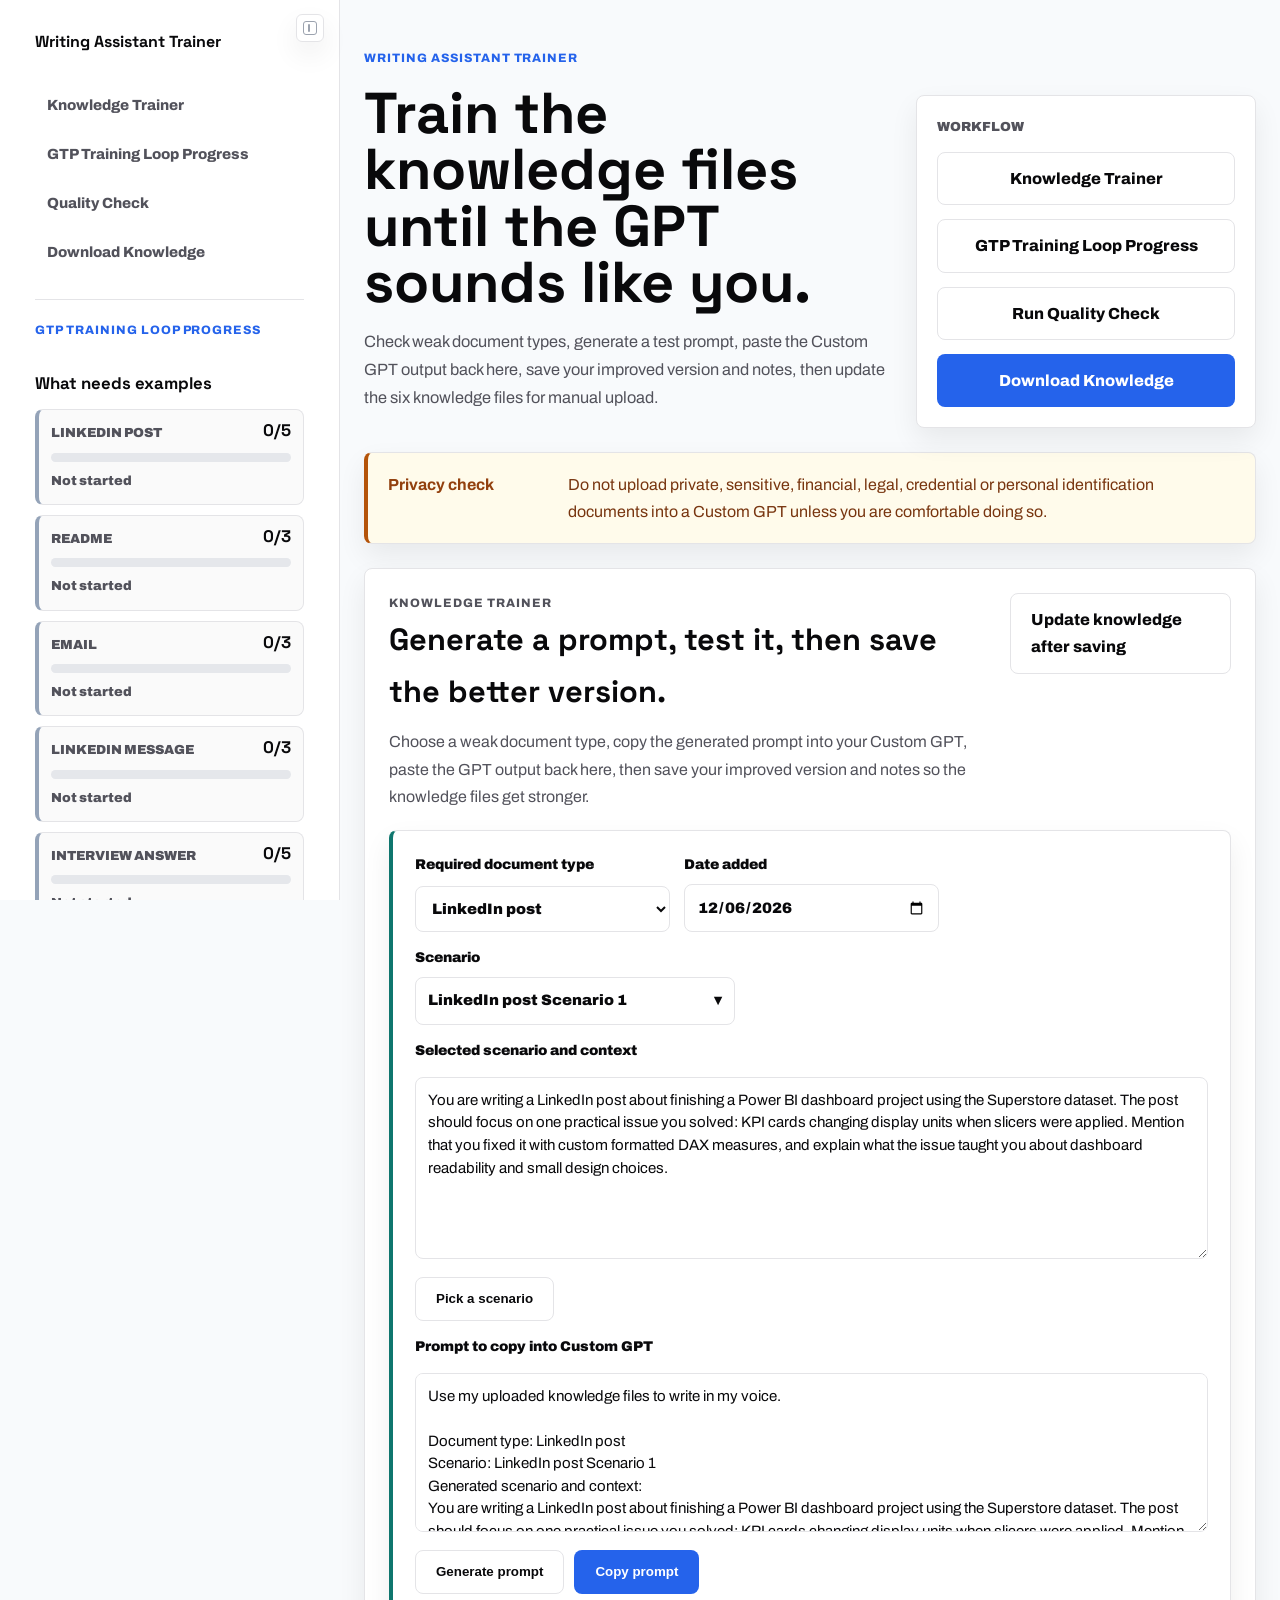
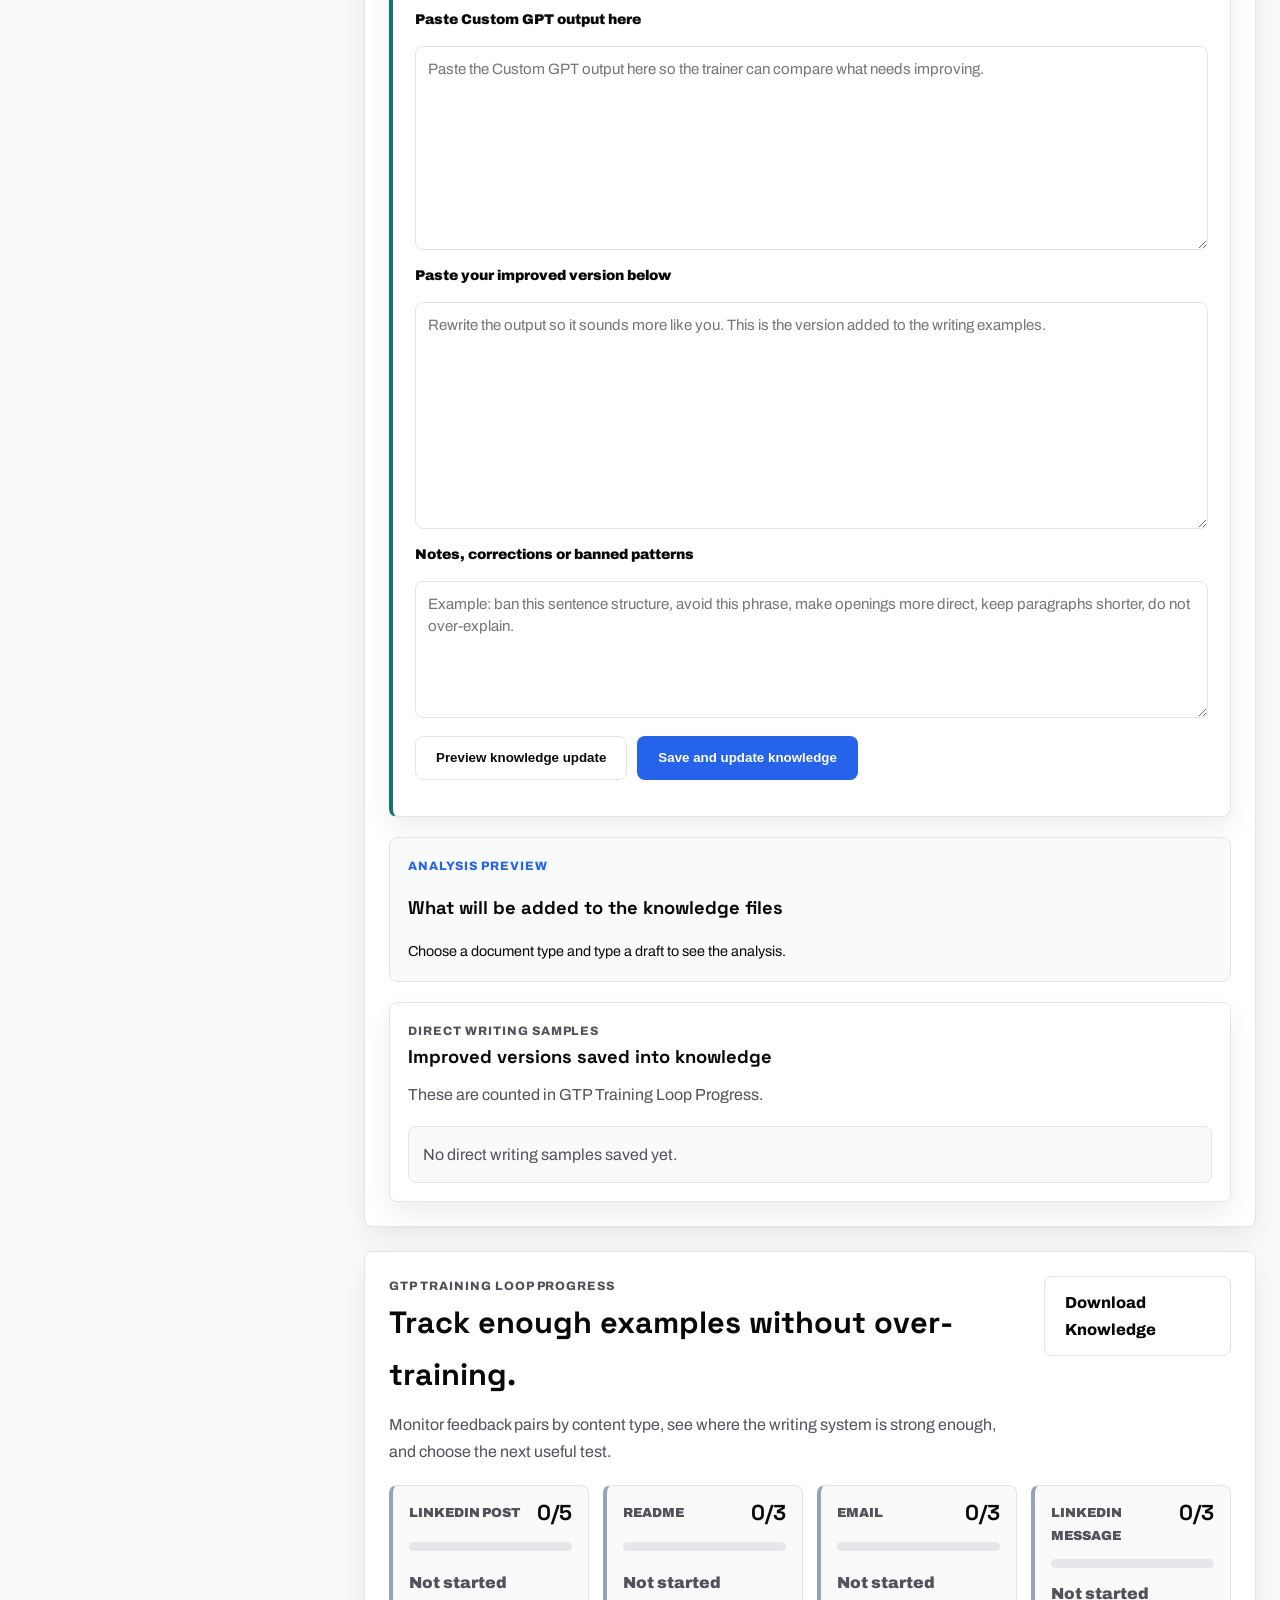
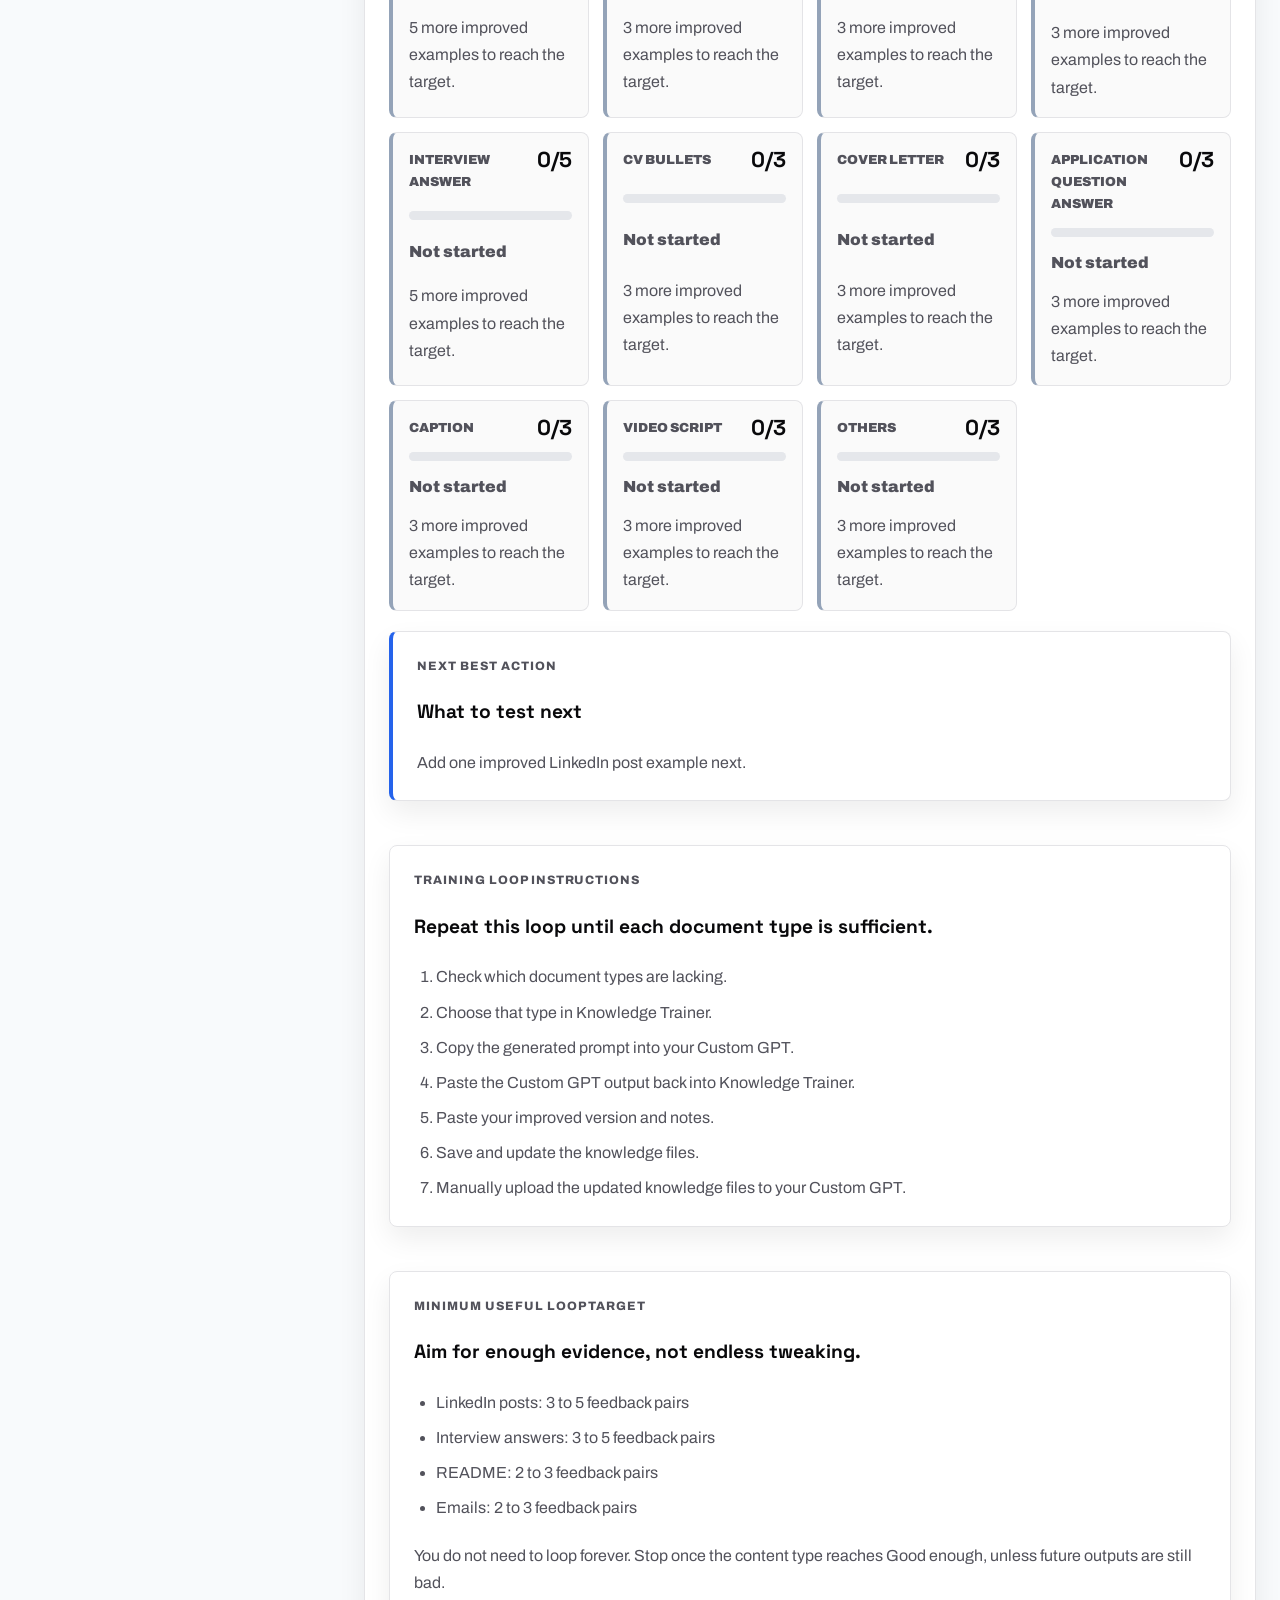
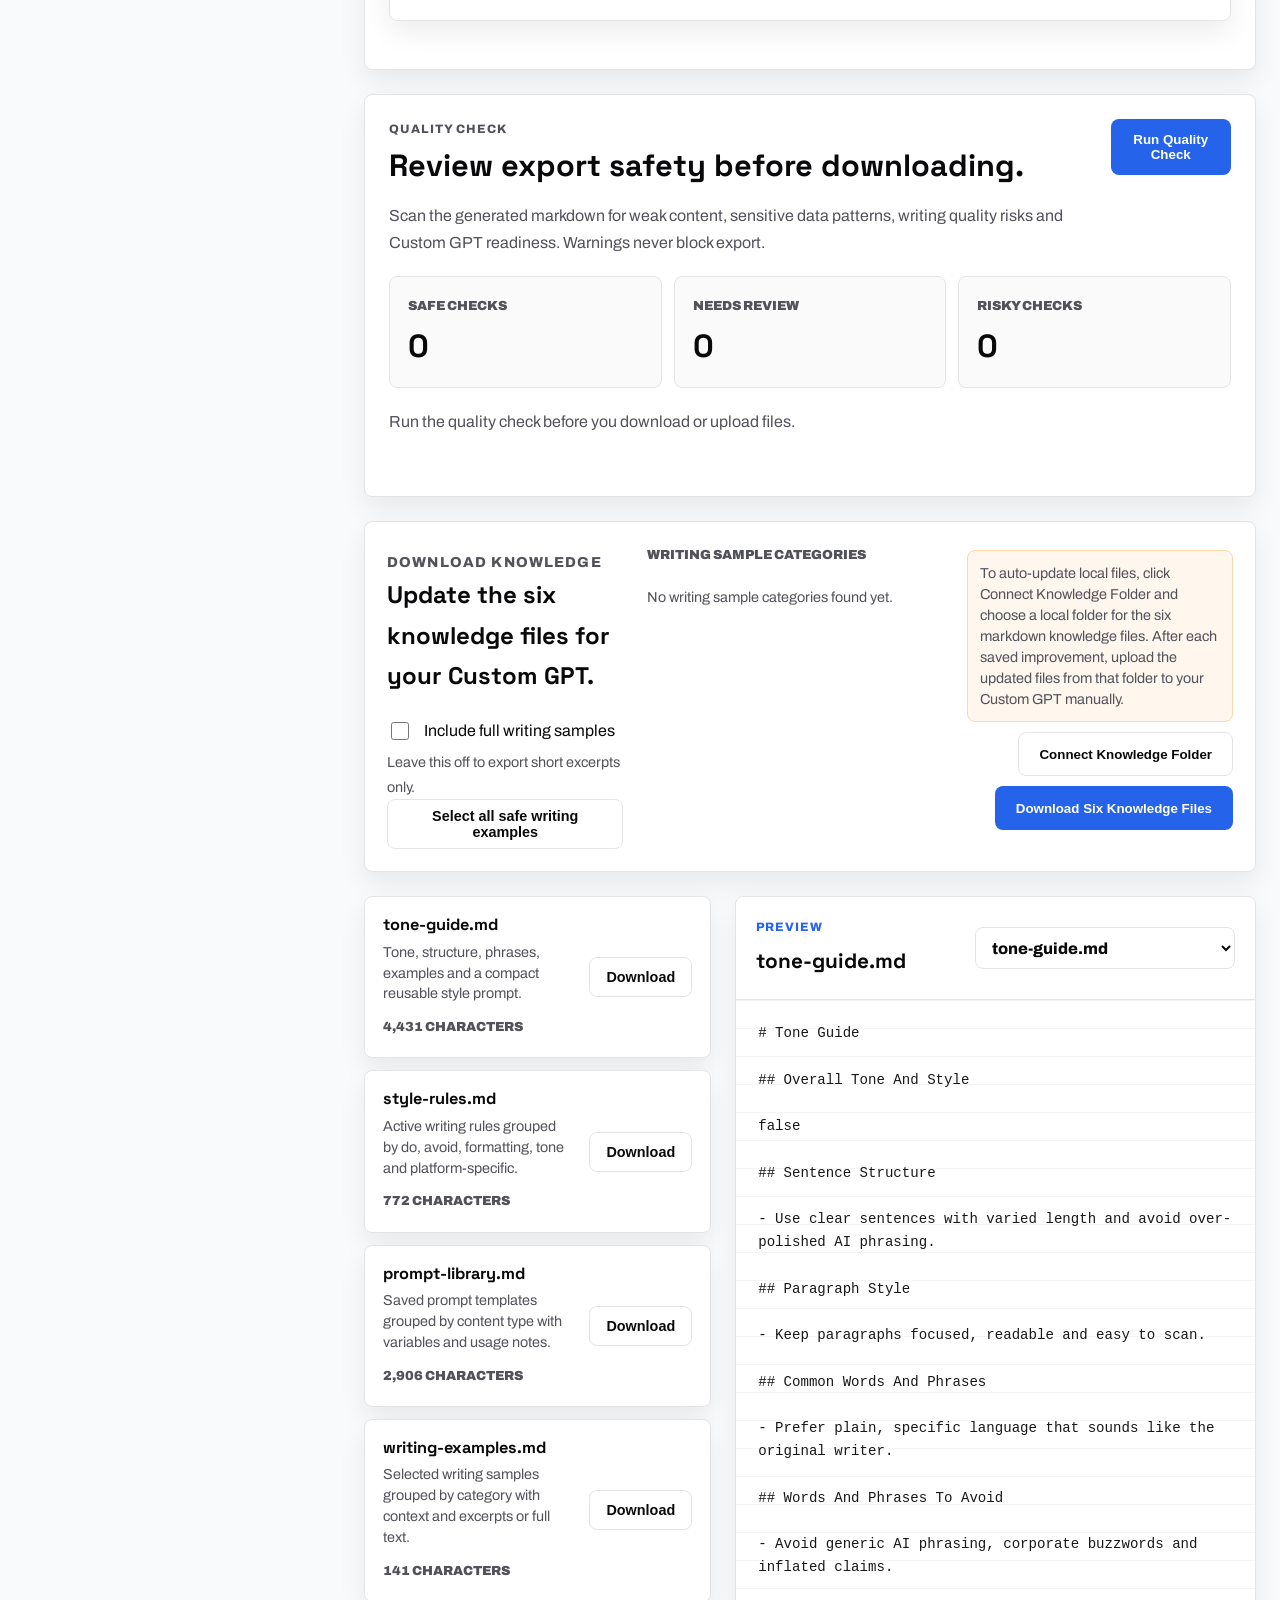
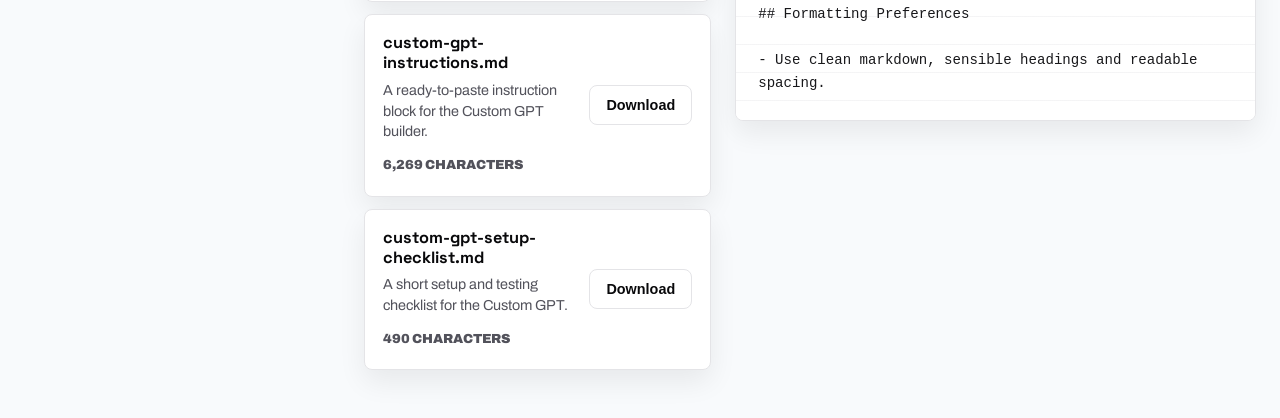
==== custom-gpt-export.html @ e71da68e "Prepare Writing Assistant Trainer for GitHub Pages" ====
<!DOCTYPE html>
<html lang="en-GB">
  <head>
    <meta charset="UTF-8" />
    <meta name="viewport" content="width=device-width, initial-scale=1.0" />
    <meta
      name="description"
      content="Export a saved writing system into markdown files for uploading into a Custom GPT."
    />
    <title>Writing Assistant Trainer</title>
    <link rel="preconnect" href="https://fonts.googleapis.com" />
    <link rel="preconnect" href="https://fonts.gstatic.com" crossorigin />
    <link
      href="https://fonts.googleapis.com/css2?family=Archivo:wght@300;400;500;600;700;800&family=Space+Grotesk:wght@400;500;600;700&display=swap"
      rel="stylesheet"
    />
    <link rel="stylesheet" href="style.css" />
  </head>
  <body>
    <div class="app-shell" id="custom-gpt-export">
      <button class="sidebar-toggle-button" id="sidebar-toggle" type="button" aria-expanded="true" aria-controls="app-sidebar" aria-label="Hide progress sidebar" title="Hide progress sidebar">
        <span class="sidebar-toggle-icon" aria-hidden="true"></span>
        <span class="sr-only">Toggle progress sidebar</span>
      </button>
      <aside class="app-sidebar" id="app-sidebar" aria-label="Writing system navigation">
        <div class="app-sidebar-scroll">
        <a class="logo" href="custom-gpt-export.html" aria-label="Writing Assistant Trainer home">Writing Assistant Trainer</a>
          <nav>
            <a href="#required-document-trainer">Knowledge Trainer</a>
            <a href="#gpt-training-loop">GTP Training Loop Progress</a>
            <a href="#quality-check">Quality Check</a>
            <a href="#download-knowledge">Download Knowledge</a>
          </nav>
          <section class="sidebar-training-progress" aria-labelledby="sidebar-training-title">
            <p class="eyebrow">GTP Training Loop Progress</p>
            <h2 id="sidebar-training-title">What needs examples</h2>
            <div class="training-progress-grid sidebar" id="document-training-progress-grid" aria-label="Document trainer progress"></div>
            <p class="tracker-next-action" id="document-next-best-action">Save a document to update training guidance.</p>
          </section>
        </div>
      </aside>

      <main class="export-main">
        <section class="export-hero" aria-labelledby="export-title">
          <div>
            <p class="eyebrow">Writing Assistant Trainer</p>
            <h1 id="export-title">Train the knowledge files until the GPT sounds like you.</h1>
            <p>
              Check weak document types, generate a test prompt, paste the Custom GPT output back here, save your
              improved version and notes, then update the six knowledge files for manual upload.
            </p>
          </div>
          <div class="quick-actions" aria-label="Dashboard quick actions">
            <span>Workflow</span>
            <a class="button secondary" href="#required-document-trainer">Knowledge Trainer</a>
            <a class="button secondary" href="#gpt-training-loop">GTP Training Loop Progress</a>
            <a class="button secondary" href="#quality-check">Run Quality Check</a>
            <a class="button primary" href="#download-knowledge">Download Knowledge</a>
          </div>
        </section>

        <section class="privacy-warning" role="note" aria-label="Privacy warning">
          <strong>Privacy check</strong>
          <p>
            Do not upload private, sensitive, financial, legal, credential or personal identification documents into
            a Custom GPT unless you are comfortable doing so.
          </p>
        </section>

        <section class="document-trainer-panel" id="required-document-trainer" aria-labelledby="document-trainer-title">
          <div class="feedback-heading">
            <div>
              <p class="eyebrow">Knowledge Trainer</p>
              <h2 id="document-trainer-title">Generate a prompt, test it, then save the better version.</h2>
              <p>
                Choose a weak document type, copy the generated prompt into your Custom GPT, paste the GPT output
                back here, then save your improved version and notes so the knowledge files get stronger.
              </p>
            </div>
            <a class="button secondary" href="#download-knowledge">Update knowledge after saving</a>
          </div>

          <form class="feedback-form document-trainer-form" id="document-trainer-form">
            <div class="form-grid">
              <label for="document-type">
                <span>Required document type</span>
                <select id="document-type" name="documentType">
                  <option value="LinkedIn post">LinkedIn post</option>
                  <option value="README">README</option>
                  <option value="Email">Email</option>
                  <option value="LinkedIn message">LinkedIn message</option>
                  <option value="Interview answer">Interview answer</option>
                  <option value="CV bullets">CV bullets</option>
                  <option value="Cover letter">Cover letter</option>
                  <option value="Application question answer">Application question answer</option>
                  <option value="Caption">Caption</option>
                  <option value="Video script">Video script</option>
                  <option value="Others">Others</option>
                </select>
              </label>
              <label for="document-date">
                <span>Date added</span>
                <input id="document-date" name="dateAdded" type="date" />
              </label>
            </div>

            <label class="scenario-picker-label" for="document-scenario-choice-button">
              <span>Scenario</span>
              <select class="scenario-native-select" id="document-scenario-choice" name="scenarioChoice" tabindex="-1" aria-hidden="true"></select>
              <div class="scenario-picker">
                <button class="scenario-choice-button" id="document-scenario-choice-button" type="button" aria-expanded="false" aria-controls="document-scenario-menu">
                  <span id="document-scenario-choice-label">Scenario 1</span>
                  <span aria-hidden="true">▾</span>
                </button>
                <div class="scenario-choice-menu" id="document-scenario-menu" role="listbox" hidden></div>
              </div>
            </label>

            <label for="document-scenario">Selected scenario and context</label>
            <textarea id="document-scenario" name="scenario" rows="7"></textarea>
            <div class="feedback-actions">
              <button class="button secondary" id="generate-document-scenario" type="button">Pick a scenario</button>
            </div>

            <label for="document-brief">Prompt to copy into Custom GPT</label>
            <textarea id="document-brief" name="brief" rows="6" readonly></textarea>
            <div class="feedback-actions">
              <button class="button secondary" id="generate-document-prompt" type="button">Generate prompt</button>
              <button class="button primary" id="copy-document-prompt" type="button">Copy prompt</button>
            </div>

            <label for="document-draft">Paste Custom GPT output here</label>
            <textarea id="document-draft" name="draft" rows="8" placeholder="Paste the Custom GPT output here so the trainer can compare what needs improving."></textarea>

            <label for="document-improved">Paste your improved version below</label>
            <textarea id="document-improved" name="improved" rows="9" placeholder="Rewrite the output so it sounds more like you. This is the version added to the writing examples."></textarea>

            <label for="document-context">Notes, corrections or banned patterns</label>
            <textarea id="document-context" name="context" rows="5" placeholder="Example: ban this sentence structure, avoid this phrase, make openings more direct, keep paragraphs shorter, do not over-explain."></textarea>

            <div class="feedback-actions">
              <button class="button secondary" id="analyse-document" type="button">Preview knowledge update</button>
              <button class="button primary" type="submit">Save and update knowledge</button>
            </div>
            <span id="document-trainer-status" role="status" aria-live="polite"></span>
          </form>
          <article class="document-analysis-panel" aria-labelledby="document-analysis-title">
            <div>
              <p class="eyebrow">Analysis Preview</p>
              <h3 id="document-analysis-title">What will be added to the knowledge files</h3>
            </div>
            <pre id="document-analysis-preview">Choose a document type and type a draft to see the analysis.</pre>
          </article>

          <section class="writing-samples-panel" aria-labelledby="document-samples-title">
            <div>
              <p class="eyebrow">Direct Writing Samples</p>
              <h3 id="document-samples-title">Improved versions saved into knowledge</h3>
              <p>These are counted in GTP Training Loop Progress.</p>
            </div>
            <ul class="saved-sample-list" id="document-sample-list"></ul>
          </section>
        </section>

        <section class="job-rules-panel retired-section" id="job-application-rules" aria-labelledby="job-rules-title">
          <div class="feedback-heading">
            <div>
              <p class="eyebrow">Job Application Rules</p>
              <h2 id="job-rules-title">Main rulebook for CVs, cover letters and applications.</h2>
              <p>
                These rules come before VoiceClone. VoiceClone can improve tone and clarity, but it must not override
                CV structure, cover letter formatting, ATS needs, file naming or factual accuracy.
              </p>
            </div>
            <a class="button secondary" href="#job-application-prompt-builder">Build a prompt</a>
          </div>

          <article class="rule-priority-note" aria-label="Rule priority">
            <strong>Job application rules override VoiceClone tone rules whenever there is a conflict.</strong>
            <ul>
              <li>If VoiceClone suggests a longer answer but CV rules require one page, keep the CV one page.</li>
              <li>If VoiceClone suggests a natural paragraph but CV rules require bullet points, follow the CV rule.</li>
              <li>If VoiceClone suggests extra detail but the documents do not support it, do not add it.</li>
              <li>If VoiceClone suggests a softer tone but job rules require ATS keywords, keep truthful ATS keywords.</li>
            </ul>
          </article>

          <div class="job-rulebook-grid" id="job-rulebook-grid"></div>

          <section class="job-prompt-builder" id="job-application-prompt-builder" aria-labelledby="job-builder-title">
            <div>
              <p class="eyebrow">Use with my Custom GPT</p>
              <h3 id="job-builder-title">Build a job application prompt.</h3>
            </div>
            <form class="feedback-form compact-form" id="job-prompt-form">
              <div class="form-grid">
                <label for="job-output-type">
                  <span>Output type</span>
                  <select id="job-output-type" name="outputType">
                    <option>Tailored CV</option>
                    <option>Full cover letter</option>
                    <option>Short cover letter</option>
                    <option>What makes you suitable answer</option>
                    <option>Application question answer</option>
                    <option>Recruiter email</option>
                    <option>LinkedIn message</option>
                    <option>Interview answer</option>
                    <option>Video CV script</option>
                  </select>
                </label>
                <label class="toggle-row" for="job-tone-layer">
                  <input id="job-tone-layer" name="useToneLayer" type="checkbox" checked />
                  <span>Use VoiceClone tone layer</span>
                </label>
              </div>
              <label for="job-description-input">Job description</label>
              <textarea id="job-description-input" name="jobDescription" rows="7" placeholder="Paste the job description here"></textarea>
              <label for="job-notes-input">Relevant experience or CV notes</label>
              <textarea id="job-notes-input" name="cvNotes" rows="5" placeholder="Paste relevant CV evidence, projects, constraints or notes"></textarea>
              <div class="feedback-actions">
                <button class="button primary" id="generate-job-prompt" type="button">Generate job application prompt</button>
                <button class="button secondary" id="copy-job-prompt" type="button">Copy job application prompt</button>
              </div>
              <article class="rule-conflict-check">
                <h4>Rule Conflict Check</h4>
                <ul>
                  <li>Job application rules override tone preferences.</li>
                  <li>Factual accuracy overrides style.</li>
                  <li>CV structure overrides natural-flow preferences.</li>
                  <li>File naming rules are mandatory.</li>
                  <li>Cover letter formatting rules are mandatory.</li>
                </ul>
              </article>
              <label for="job-prompt-preview">Generated prompt preview</label>
              <textarea id="job-prompt-preview" rows="16" readonly></textarea>
            </form>
          </section>
        </section>

        <section class="feedback-loop-panel retired-section" id="feedback-loop" aria-labelledby="feedback-loop-title">
          <div class="feedback-heading">
            <div>
              <p class="eyebrow">Feedback Loop</p>
              <h2 id="feedback-loop-title">Save GPT test results and turn better outputs into examples.</h2>
              <p>
                Capture the original GPT output, your feedback and the improved version, then re-export the writing
                system so the Custom GPT can learn from the correction.
              </p>
            </div>
            <button class="button secondary" id="load-superstore-example" type="button">Load Superstore Example</button>
          </div>

          <article class="template-panel" aria-labelledby="superstore-template-title">
            <div>
              <p class="eyebrow">Reusable Example</p>
              <h3 id="superstore-template-title">Superstore Power BI LinkedIn Post Example</h3>
              <p>
                Use this as a ready-made feedback pair when testing the Custom GPT with the Superstore Power BI
                LinkedIn prompt.
              </p>
            </div>
            <button class="button small secondary" id="copy-superstore-example" type="button">Copy Example</button>
          </article>

          <form class="feedback-form" id="save-gpt-test-result" aria-label="Save GPT test result">
            <div class="form-heading">
              <div>
                <p class="eyebrow">Save GPT Test Result</p>
                <h3>Store the test, feedback and improved version.</h3>
              </div>
              <span id="feedback-save-status" role="status" aria-live="polite"></span>
            </div>

            <label for="feedback-prompt">Test prompt</label>
            <textarea id="feedback-prompt" name="prompt" rows="3" required></textarea>

            <label for="feedback-original">Original GPT output</label>
            <textarea id="feedback-original" name="original" rows="6"></textarea>

            <label for="feedback-notes">My feedback</label>
            <textarea id="feedback-notes" name="feedback" rows="5" required></textarea>

            <label for="feedback-improved">Improved version</label>
            <textarea id="feedback-improved" name="improved" rows="8" required></textarea>

            <div class="form-grid">
              <label for="feedback-category">
                <span>Category</span>
                <select id="feedback-category" name="category">
                  <option>LinkedIn post</option>
                  <option>Project writeup</option>
                  <option>Interview answer</option>
                  <option>Email</option>
                  <option>README</option>
                  <option>CV bullet</option>
                  <option>Caption</option>
                  <option>Video script</option>
                  <option>Other</option>
                </select>
              </label>

              <label for="feedback-content-type">
                <span>Content type</span>
                <select id="feedback-content-type" name="contentType">
                  <option>Test result</option>
                  <option>Good example</option>
                  <option>Bad example</option>
                  <option>Feedback pair</option>
                </select>
              </label>

              <label for="feedback-date">
                <span>Date added</span>
                <input id="feedback-date" name="dateAdded" type="date" />
              </label>
            </div>

            <label for="feedback-better">What made the improved version better</label>
            <textarea id="feedback-better" name="better" rows="4"></textarea>

            <div class="feedback-actions">
              <button class="button secondary" type="submit" data-save-mode="feedback">Save to Feedback Loop</button>
              <button class="button secondary" type="submit" data-save-mode="sample">Save improved version as Writing Sample</button>
              <button class="button primary" type="submit" data-save-mode="both">Save both</button>
            </div>
          </form>

          <div class="post-save-reminder" id="post-save-reminder" hidden>
            <p>
              Feedback saved. To improve your Custom GPT, re-export your files from Custom GPT Export, then update the
              GPT Knowledge files in ChatGPT.
            </p>
            <div class="setup-copy-row">
              <a class="button small primary" href="#quality-check">Go to Custom GPT Export</a>
              <a class="button small secondary" href="#quality-check">Run Quality Check</a>
              <a class="button small secondary" href="#writing-samples">Open Writing Samples</a>
            </div>
          </div>

          <section class="writing-samples-panel" id="writing-samples" aria-labelledby="writing-samples-title">
            <div>
              <p class="eyebrow">Writing Samples</p>
              <h3 id="writing-samples-title">Saved improved outputs</h3>
              <p>Improved versions saved as writing samples will appear in the export and category filters.</p>
            </div>
            <ul class="saved-sample-list" id="saved-sample-list"></ul>
          </section>
        </section>

        <section class="training-loop-panel" id="gpt-training-loop" aria-labelledby="training-loop-title">
          <div class="feedback-heading">
            <div>
              <p class="eyebrow">GTP Training Loop Progress</p>
              <h2 id="training-loop-title">Track enough examples without over-training.</h2>
              <p>
                Monitor feedback pairs by content type, see where the writing system is strong enough, and choose the
                next useful test.
              </p>
            </div>
            <a class="button secondary" href="#download-knowledge">Download Knowledge</a>
          </div>

          <div class="training-progress-grid" id="training-progress-grid" aria-label="Training loop progress"></div>

          <article class="next-action-panel" aria-labelledby="next-action-title">
            <p class="eyebrow">Next best action</p>
            <h3 id="next-action-title">What to test next</h3>
            <p id="next-best-action">Save feedback pairs to unlock training guidance.</p>
          </article>

          <section class="training-instructions-panel" aria-labelledby="training-instructions-title">
            <p class="eyebrow">Training Loop Instructions</p>
            <h3 id="training-instructions-title">Repeat this loop until each document type is sufficient.</h3>
            <ol>
              <li>Check which document types are lacking.</li>
              <li>Choose that type in Knowledge Trainer.</li>
              <li>Copy the generated prompt into your Custom GPT.</li>
              <li>Paste the Custom GPT output back into Knowledge Trainer.</li>
              <li>Paste your improved version and notes.</li>
              <li>Save and update the knowledge files.</li>
              <li>Manually upload the updated knowledge files to your Custom GPT.</li>
            </ol>
          </section>

          <section class="minimum-loop-panel" aria-labelledby="minimum-loop-title">
            <p class="eyebrow">Minimum Useful Loop Target</p>
            <h3 id="minimum-loop-title">Aim for enough evidence, not endless tweaking.</h3>
            <ul>
              <li>LinkedIn posts: 3 to 5 feedback pairs</li>
              <li>Interview answers: 3 to 5 feedback pairs</li>
              <li>README: 2 to 3 feedback pairs</li>
              <li>Emails: 2 to 3 feedback pairs</li>
            </ul>
            <p>
              You do not need to loop forever. Stop once the content type reaches Good enough, unless future outputs
              are still bad.
            </p>
          </section>

          <section class="starter-task-panel retired-section" aria-labelledby="starter-task-title">
            <div>
              <p class="eyebrow">Starter Training Tasks</p>
              <h3 id="starter-task-title">First tests to strengthen the tone system.</h3>
            </div>
            <div class="starter-task-grid" id="starter-task-grid"></div>
          </section>

          <section class="kpi-template-panel retired-section" aria-labelledby="kpi-template-title">
            <div>
              <p class="eyebrow">Reusable Template</p>
              <h3 id="kpi-template-title">Clean KPI Card LinkedIn Post</h3>
              <p>
                Save this polished feedback pair as a strong LinkedIn post example for the training loop.
              </p>
            </div>
            <div class="template-preview">
              <strong>Content type</strong>
              <p>LinkedIn post</p>
              <strong>Focus</strong>
              <p>KPI card formatting under slicers, custom formatted DAX measures and what the fix taught you.</p>
            </div>
            <button class="button primary" id="save-kpi-template" type="button">Save this example</button>
            <span id="kpi-template-status" role="status" aria-live="polite"></span>
          </section>

          <section class="review-prompt-panel retired-section" id="chatgpt-review-prompt" aria-labelledby="review-prompt-title">
            <div>
              <p class="eyebrow">Ask ChatGPT to Review This Output</p>
              <h3 id="review-prompt-title">Generate a review prompt for another ChatGPT chat.</h3>
            </div>
            <form class="feedback-form compact-form" id="review-prompt-form">
              <label for="review-content-type">
                <span>Content type</span>
                <select id="review-content-type" name="contentType"></select>
              </label>
              <label for="review-test-prompt">Test prompt</label>
              <textarea id="review-test-prompt" name="testPrompt" rows="3"></textarea>
              <label for="review-original-output">Original GPT output</label>
              <textarea id="review-original-output" name="originalOutput" rows="6"></textarea>
              <div class="feedback-actions">
                <button class="button secondary" id="generate-review-prompt" type="button">Generate review prompt</button>
                <button class="button primary" id="copy-review-prompt" type="button">Copy review prompt</button>
              </div>
              <label for="review-generated-prompt">Generated prompt</label>
              <textarea id="review-generated-prompt" rows="12" readonly></textarea>
            </form>
          </section>

          <section class="review-save-panel retired-section" id="save-chatgpt-review" aria-labelledby="save-review-title">
            <div>
              <p class="eyebrow">Save ChatGPT Review Result</p>
              <h3 id="save-review-title">Paste the review result and save it into the loop.</h3>
            </div>
            <form class="feedback-form compact-form" id="chatgpt-review-form">
              <div class="form-grid">
                <label for="chatgpt-review-content-type">
                  <span>Content type</span>
                  <select id="chatgpt-review-content-type" name="contentType"></select>
                </label>
                <label for="chatgpt-review-date">
                  <span>Date added</span>
                  <input id="chatgpt-review-date" name="dateAdded" type="date" />
                </label>
                <label class="toggle-row" for="chatgpt-review-good-sample">
                  <input id="chatgpt-review-good-sample" name="saveAsSample" type="checkbox" checked />
                  <span>Save as good writing sample</span>
                </label>
              </div>
              <label for="chatgpt-review-test-prompt">Test prompt</label>
              <textarea id="chatgpt-review-test-prompt" name="testPrompt" rows="3"></textarea>
              <label for="chatgpt-review-original">Original GPT output</label>
              <textarea id="chatgpt-review-original" name="originalOutput" rows="5"></textarea>
              <label for="chatgpt-review-feedback">ChatGPT feedback</label>
              <textarea id="chatgpt-review-feedback" name="feedback" rows="5"></textarea>
              <label for="chatgpt-review-improved">Improved version</label>
              <textarea id="chatgpt-review-improved" name="improved" rows="7"></textarea>
              <label for="chatgpt-review-better">What made it better</label>
              <textarea id="chatgpt-review-better" name="better" rows="4"></textarea>
              <div class="feedback-actions">
                <button class="button secondary" type="submit" data-review-save-mode="feedback">Save feedback pair</button>
                <button class="button secondary" type="submit" data-review-save-mode="sample">Save improved version as Writing Sample</button>
                <button class="button primary" type="submit" data-review-save-mode="both">Save both</button>
              </div>
              <span id="chatgpt-review-status" role="status" aria-live="polite"></span>
            </form>
          </section>
        </section>

        <section class="quality-panel" id="quality-check" aria-labelledby="quality-title">
          <div class="quality-heading">
            <div>
              <p class="eyebrow">Quality Check</p>
              <h2 id="quality-title">Review export safety before downloading.</h2>
              <p>
                Scan the generated markdown for weak content, sensitive data patterns, writing quality risks and
                Custom GPT readiness. Warnings never block export.
              </p>
            </div>
            <button class="button primary" id="run-quality-check" type="button">Run Quality Check</button>
          </div>
          <div class="quality-summary" aria-label="Quality check summary">
            <article>
              <span>Safe checks</span>
              <strong id="safe-count">0</strong>
            </article>
            <article>
              <span>Needs review</span>
              <strong id="review-count">0</strong>
            </article>
            <article>
              <span>Risky checks</span>
              <strong id="risky-count">0</strong>
            </article>
          </div>
          <div class="quality-results" id="quality-results" role="status" aria-live="polite">
            <p class="empty-state">Run the quality check before you download or upload files.</p>
          </div>
        </section>

        <section class="setup-health-panel retired-section" id="setup-health-check" aria-labelledby="setup-health-title">
          <div class="quality-heading">
            <div>
              <p class="eyebrow">Setup Health Check</p>
              <h2 id="setup-health-title">Check whether the export has enough saved data.</h2>
              <p>
                Review the writing samples, style rules, prompt templates, feedback pairs, job rules and tone layer
                before downloading Custom GPT files.
              </p>
            </div>
            <button class="button secondary" id="restore-defaults" type="button">Restore Default Rules and Prompts</button>
          </div>
          <div class="health-grid" id="setup-health-grid" aria-label="Setup health counts"></div>
          <p class="health-status" id="setup-health-status">Checking setup...</p>
        </section>

        <section class="export-toolbar" id="download-knowledge" aria-label="Download Knowledge">
          <div>
            <p class="eyebrow">Download Knowledge</p>
            <h2>Update the six knowledge files for your Custom GPT.</h2>
            <label class="toggle-row" for="sample-mode">
              <input id="sample-mode" type="checkbox" />
              <span>Include full writing samples</span>
            </label>
            <p>Leave this off to export short excerpts only.</p>
            <button class="button small secondary" id="select-safe-samples" type="button">Select all safe writing examples</button>
          </div>
          <div class="category-filter" id="sample-category-filter">
            <strong>Writing sample categories</strong>
            <div id="category-options" class="category-options"></div>
          </div>
          <div class="toolbar-actions">
            <p class="export-safety-reminder">
              To auto-update local files, click Connect Knowledge Folder and choose a local folder for the six
              markdown knowledge files. After each saved improvement, upload the updated files from that folder to
              your Custom GPT manually.
            </p>
            <button class="button secondary" id="connect-knowledge-folder" type="button">Connect Knowledge Folder</button>
            <button class="button primary" id="download-all" type="button">Download Six Knowledge Files</button>
            <button class="button secondary retired-action" id="copy-instructions" type="button">Copy Custom GPT Instructions</button>
            <span class="copy-status inline-status" id="export-status" role="status" aria-live="polite"></span>
          </div>
        </section>

        <section class="export-workspace" aria-label="Export files and preview">
          <div class="export-file-grid" id="export-file-grid"></div>
          <article class="preview-panel" aria-labelledby="preview-title">
            <div class="preview-heading">
              <div>
                <p class="eyebrow">Preview</p>
                <h2 id="preview-title">tone-guide.md</h2>
              </div>
              <select id="preview-select" aria-label="Choose export preview"></select>
            </div>
            <pre id="export-preview"></pre>
          </article>
        </section>

        <section class="setup-guide retired-section" id="setup-guide" aria-labelledby="setup-title">
          <div class="setup-heading">
            <div>
              <p class="eyebrow">Custom GPT Setup Guide</p>
              <h2 id="setup-title">Create, upload and test the GPT carefully.</h2>
            </div>
            <button class="button secondary" type="button" data-copy-setup="guide">Copy Full Setup Guide</button>
          </div>

          <div class="setup-grid">
            <article class="setup-step">
              <span>Step 1</span>
              <h3>Download the export files</h3>
              <ul>
                <li>Preview the files first.</li>
                <li>Use excerpts only if the writing examples include personal or sensitive details.</li>
                <li>Download all files.</li>
              </ul>
            </article>

            <article class="setup-step">
              <span>Step 2</span>
              <h3>Create the Custom GPT</h3>
              <ul>
                <li>Go to ChatGPT.</li>
                <li>Open Explore GPTs.</li>
                <li>Click Create.</li>
                <li>Open the Configure tab.</li>
                <li>Name it <strong data-copy-source="name">Writing Assistant Trainer Demo</strong> or a similar name.</li>
                <li>Open custom-gpt-instructions.md.</li>
                <li>Copy everything inside it.</li>
                <li>Paste it into the GPT Instructions box.</li>
              </ul>
              <div class="setup-copy-row">
                <button class="button small secondary" type="button" data-copy-setup="name">Copy GPT Name</button>
                <button class="button small secondary" type="button" data-copy-setup="instructions">Copy Instructions</button>
              </div>
            </article>

            <article class="setup-step">
              <span>Step 3</span>
              <h3>Upload the Knowledge files</h3>
              <p>Upload these markdown files into the GPT Knowledge section:</p>
              <ul>
                <li>tone-guide.md</li>
                <li>style-rules.md</li>
                <li>prompt-library.md</li>
                <li>writing-examples.md</li>
              </ul>
              <p>
                Optional: custom-gpt-setup-checklist.md. This checklist is mainly for you and is not essential for
                the GPT.
              </p>
            </article>

            <article class="setup-step test-prompts">
              <span>Step 4</span>
              <h3>Test the GPT</h3>
              <div class="prompt-card">
                <strong>Test 1</strong>
                <p data-copy-source="test-1">Write a LinkedIn post about my Superstore Power BI project. Make it sound like me.</p>
                <button class="button small secondary" type="button" data-copy-setup="test-1">Copy Test 1</button>
              </div>
              <div class="prompt-card">
                <strong>Test 2</strong>
                <p data-copy-source="test-2">Rewrite this project description in my style: [paste a rough project description]</p>
                <button class="button small secondary" type="button" data-copy-setup="test-2">Copy Test 2</button>
              </div>
              <div class="prompt-card">
                <strong>Test 3</strong>
                <p data-copy-source="test-3">Write a 115-word interview answer for "Tell me about yourself" for a Junior AI Associate role.</p>
                <button class="button small secondary" type="button" data-copy-setup="test-3">Copy Test 3</button>
              </div>
            </article>

            <article class="setup-step">
              <span>Step 5</span>
              <h3>Improve the GPT</h3>
              <div class="prompt-card">
                <strong>Feedback example</strong>
                <p data-copy-source="feedback">This is too polished. Make it more direct, more natural, and less like a LinkedIn influencer.</p>
                <button class="button small secondary" type="button" data-copy-setup="feedback">Copy Feedback</button>
              </div>
              <p>
                If the GPT improves after feedback, save that feedback back into the web app under Feedback Loop.
                Then re-export the files later.
              </p>
            </article>

            <article class="setup-step update-checklist">
              <span>After re-export</span>
              <h3>Custom GPT update checklist</h3>
              <ul>
                <li>Open your Custom GPT settings.</li>
                <li>Replace old Knowledge files with updated files.</li>
                <li>Upload tone-guide.md.</li>
                <li>Upload style-rules.md.</li>
                <li>Upload prompt-library.md.</li>
                <li>Upload writing-examples.md.</li>
                <li>Update Instructions if custom-gpt-instructions.md changed.</li>
                <li>Test again with the same prompt.</li>
                <li>Save the new result back into Feedback Loop if it improves.</li>
              </ul>
            </article>
          </div>
        </section>
      </main>
    </div>

    <script src="script.js"></script>
  </body>
</html>
---- style.css ----
:root {
  --bg: #fafafa;
  --bg-soft: #f1f5f9;
  --text: #09090b;
  --muted: #52525b;
  --line: #e4e4e7;
  --accent: #2563eb;
  --accent-dark: #18181b;
  --accent-warm: #0f766e;
  --accent-pale: #e8ecf0;
  --card: #ffffff;
  --shadow: 0 22px 52px rgba(9, 9, 11, 0.12);
  --shadow-soft: 0 12px 28px rgba(9, 9, 11, 0.07);
  --radius: 8px;
  --font-main: "Archivo", "Avenir Next", "Segoe UI", Arial, sans-serif;
  --font-display: "Space Grotesk", "Archivo", "Segoe UI", Arial, sans-serif;
}

* {
  box-sizing: border-box;
}

html {
  scroll-behavior: smooth;
  scroll-padding-top: 104px;
  overflow-x: hidden;
}

body {
  margin: 0;
  overflow-x: hidden;
  background:
    linear-gradient(rgba(228, 228, 231, 0.42) 1px, transparent 1px),
    linear-gradient(90deg, rgba(228, 228, 231, 0.42) 1px, transparent 1px),
    var(--bg);
  background-size: 44px 44px;
  color: var(--text);
  font-family: var(--font-main);
  font-size: 16px;
  line-height: 1.7;
}

img {
  display: block;
  max-width: 100%;
}

a {
  color: inherit;
}

.container {
  width: min(1120px, calc(100% - 48px));
  margin: 0 auto;
}

.narrow {
  max-width: 820px;
}

.section {
  padding: 96px 0;
  scroll-margin-top: 104px;
}

.soft {
  background: rgba(241, 245, 249, 0.92);
  border-block: 1px solid rgba(228, 228, 231, 0.72);
}

.site-header {
  position: fixed;
  top: 16px;
  left: 50%;
  z-index: 100;
  width: min(1120px, calc(100% - 48px));
  margin: 0 auto;
  transform: translateX(-50%);
  background: rgba(255, 255, 255, 0.9);
  border: 1px solid rgba(228, 228, 231, 0.9);
  border-radius: var(--radius);
  box-shadow: var(--shadow-soft);
  backdrop-filter: blur(18px);
}

.nav {
  min-height: 64px;
  display: flex;
  align-items: center;
  justify-content: space-between;
  gap: 24px;
  width: 100%;
  padding: 0 24px;
}

.logo {
  font-size: 1rem;
  font-weight: 800;
  text-decoration: none;
  letter-spacing: 0;
  font-family: var(--font-display);
}

.nav-menu {
  display: flex;
  align-items: center;
  gap: 32px;
  margin: 0;
  padding: 0;
  list-style: none;
}

.nav-menu a {
  color: var(--muted);
  font-size: 0.88rem;
  font-weight: 700;
  text-decoration: none;
  transition: color 180ms ease;
}

.nav-menu a:hover,
.nav-menu a.active {
  color: var(--accent);
}

.nav-toggle {
  display: none;
  width: 42px;
  height: 42px;
  padding: 9px;
  background: var(--bg);
  border: 1px solid var(--line);
  border-radius: var(--radius);
}

.nav-toggle span:not(.sr-only) {
  display: block;
  height: 2px;
  margin: 5px 0;
  background: var(--text);
}

.sr-only {
  position: absolute;
  width: 1px;
  height: 1px;
  padding: 0;
  overflow: hidden;
  clip: rect(0, 0, 0, 0);
  white-space: nowrap;
  border: 0;
}

.hero {
  min-height: calc(100vh - 64px);
  display: flex;
  align-items: center;
  padding: 128px 0 104px;
  background: transparent;
}

.hero-grid {
  display: grid;
  grid-template-columns: minmax(0, 1.55fr) minmax(296px, 0.7fr);
  align-items: center;
  gap: 64px;
}

.hero-grid > *,
.about-grid > *,
.projects-grid > *,
.experience-card > * {
  min-width: 0;
}

.eyebrow {
  margin: 0 0 16px;
  color: var(--accent);
  font-size: 0.76rem;
  font-weight: 800;
  letter-spacing: 0.08em;
  text-transform: uppercase;
}

h1,
h2,
h3,
h4,
p {
  margin-top: 0;
}

h1,
h2,
h3 {
  font-family: var(--font-display);
}

h1 {
  margin-bottom: 24px;
  font-size: clamp(4rem, 10vw, 8rem);
  line-height: 0.88;
  letter-spacing: 0;
  overflow-wrap: anywhere;
}

.hero h2 {
  max-width: 760px;
  margin-bottom: 24px;
  font-size: clamp(2.15rem, 4.5vw, 3.85rem);
  line-height: 1.04;
  letter-spacing: 0;
  overflow-wrap: anywhere;
}

.hero h2 span {
  color: var(--accent);
  font-size: 1.12em;
}

.hero p:not(.eyebrow) {
  max-width: 680px;
  color: var(--muted);
  font-size: 1.06rem;
}

.hero-note {
  display: inline-flex;
  max-width: 680px;
  margin: 10px 0 0;
  padding: 10px 12px;
  background: #eff6ff;
  border: 1px solid #dbeafe;
  border-radius: var(--radius);
  color: #1d4ed8;
  font-size: 0.92rem;
  font-weight: 800;
  line-height: 1.4;
}

.button-row,
.project-actions {
  display: flex;
  flex-wrap: wrap;
  gap: 16px;
  margin-top: 32px;
}

.hero-metrics {
  display: grid;
  grid-template-columns: repeat(3, minmax(0, 1fr));
  gap: 12px;
  max-width: 680px;
  margin: 32px 0 0;
}

.hero-metrics div {
  min-height: 104px;
  padding: 18px;
  background: rgba(255, 255, 255, 0.82);
  border: 1px solid var(--line);
  border-radius: var(--radius);
  box-shadow: var(--shadow-soft);
}

.hero-metrics dt {
  color: var(--text);
  font-family: var(--font-display);
  font-size: 1.7rem;
  font-weight: 700;
  line-height: 1;
}

.hero-metrics dd {
  margin: 8px 0 0;
  color: var(--muted);
  font-size: 0.84rem;
  font-weight: 700;
  line-height: 1.35;
}

.button {
  display: inline-flex;
  align-items: center;
  justify-content: center;
  min-height: 44px;
  padding: 12px 20px;
  border: 1px solid transparent;
  border-radius: var(--radius);
  font-weight: 800;
  text-decoration: none;
  transition: transform 180ms ease, box-shadow 180ms ease, background 180ms ease, border-color 180ms ease;
}

.button:hover {
  transform: translateY(-2px);
  box-shadow: var(--shadow);
}

.button:focus-visible,
.nav-menu a:focus-visible,
.logo:focus-visible,
.personal-details a:focus-visible,
.email-copy:focus-visible {
  outline: 3px solid rgba(37, 99, 235, 0.24);
  outline-offset: 4px;
}

.button.primary {
  background: var(--accent);
  color: #ffffff;
}

.button.primary:hover {
  background: var(--accent-dark);
}

.button.secondary {
  background: #ffffff;
  border-color: var(--line);
  color: var(--text);
}

.button.ghost {
  background: transparent;
  border-color: transparent;
  color: var(--accent);
}

.button.small {
  min-height: 40px;
  padding: 8px 16px;
  font-size: 0.9rem;
}

.hero-panel,
.focus-summary {
  display: grid;
  gap: 24px;
  padding: 32px;
  background: var(--card);
  border: 1px solid var(--line);
  border-radius: var(--radius);
  box-shadow: var(--shadow);
}

.hero-panel {
  align-self: end;
  transform: translateY(24px);
  border-top: 4px solid var(--accent);
}

.hero-panel h3 {
  margin-bottom: 2px;
  font-size: 1.55rem;
  line-height: 1.2;
}

.focus-summary {
  background: #f8fafc;
}

.hero-panel strong,
.focus-summary strong {
  display: block;
  max-width: 320px;
  margin-top: 8px;
  font-size: 1.55rem;
  line-height: 1.28;
}

.panel-label {
  color: var(--muted);
  font-size: 0.8rem;
  font-weight: 800;
  text-transform: uppercase;
}

.mini-stats,
.learning-list {
  display: flex;
  flex-wrap: wrap;
  gap: 12px;
}

.mini-stats span,
.learning-list span {
  padding: 8px 16px;
  background: rgba(255, 255, 255, 0.72);
  border: 1px solid var(--line);
  border-radius: var(--radius);
  color: var(--muted);
  font-size: 0.9rem;
  font-weight: 700;
}

.section-heading {
  max-width: 680px;
  margin-bottom: 48px;
}

.section-heading.compact {
  margin-bottom: 24px;
}

.section h2 {
  margin-bottom: 16px;
  font-size: clamp(2rem, 3vw, 2.75rem);
  line-height: 1.12;
  letter-spacing: 0;
}

.section p {
  max-width: 680px;
  color: var(--muted);
}

.card-grid {
  display: grid;
  gap: 24px;
}

.card-grid.four {
  grid-template-columns: repeat(4, minmax(0, 1fr));
}

.card,
.experience-card {
  background: var(--card);
  border: 1px solid var(--line);
  border-radius: var(--radius);
  box-shadow: var(--shadow-soft);
}

.card {
  padding: 32px;
  transition: transform 220ms ease, box-shadow 220ms ease, border-color 220ms ease;
}

.card:hover,
.project-card:hover {
  transform: translateY(-6px);
  box-shadow: var(--shadow);
  border-color: rgba(37, 99, 235, 0.38);
}

.card h3 {
  margin-bottom: 16px;
  font-size: 1.1rem;
  line-height: 1.3;
}

.card p {
  margin-bottom: 0;
}

.about-grid {
  display: grid;
  grid-template-columns: minmax(0, 1fr) minmax(260px, 340px);
  gap: 64px;
  align-items: start;
}

.personal-details {
  display: grid;
  gap: 16px;
  margin: 8px 0 0;
  padding: 0;
  list-style: none;
}

.personal-details.compact {
  margin: 0;
}

.personal-details li {
  position: relative;
  display: grid;
  grid-template-columns: 34px 1fr;
  align-items: center;
  gap: 12px;
  color: var(--muted);
  font-weight: 700;
}

.personal-details span[aria-hidden="true"] {
  display: inline-flex;
  align-items: center;
  justify-content: center;
  width: 34px;
  height: 34px;
  background: var(--accent-pale);
  border: 1px solid var(--line);
  border-radius: var(--radius);
  color: var(--text);
  font-size: 0.82rem;
  font-weight: 900;
}

.personal-details a {
  color: var(--accent-dark);
  text-decoration: none;
  overflow-wrap: anywhere;
}

.personal-details a:hover,
.email-copy:hover {
  color: var(--accent);
}

.email-copy {
  display: inline;
  padding: 0;
  color: var(--accent-dark);
  background: transparent;
  border: 0;
  cursor: pointer;
  font: inherit;
  font-weight: 800;
  text-align: left;
  text-decoration: none;
  overflow-wrap: anywhere;
}

.email-copy.copied {
  color: var(--accent);
}

.copy-status {
  position: absolute;
  left: 46px;
  top: calc(100% + 2px);
  display: block;
  color: var(--accent);
  font-size: 0.78rem;
  font-weight: 800;
  line-height: 1.25;
}

.projects-grid {
  display: grid;
  grid-template-columns: repeat(2, minmax(0, 1fr));
  gap: 24px;
}

.project-card {
  display: flex;
  flex-direction: column;
  overflow: hidden;
  background: var(--card);
  border: 1px solid var(--line);
  border-radius: var(--radius);
  box-shadow: var(--shadow-soft);
  transition: transform 240ms ease, box-shadow 240ms ease, border-color 240ms ease;
}

.project-card img {
  width: 100%;
  height: 264px;
  object-fit: cover;
  background: var(--bg-soft);
  border-bottom: 1px solid var(--line);
  transition: transform 420ms ease, filter 420ms ease;
}

.project-card:hover img {
  filter: saturate(1.08) contrast(1.04);
  transform: scale(1.025);
}

.project-content {
  display: flex;
  flex: 1;
  flex-direction: column;
  padding: 32px;
}

.project-topline {
  margin-bottom: 16px;
}

.project-topline h3 {
  margin-bottom: 8px;
  font-size: 1.28rem;
  line-height: 1.25;
}

.project-topline span,
.meta {
  color: var(--muted);
  font-size: 0.92rem;
  font-weight: 700;
}

.project-tags {
  display: flex;
  flex-wrap: wrap;
  gap: 8px;
  margin: 0 0 18px;
}

.project-tags span {
  padding: 6px 10px;
  background: #eff6ff;
  border: 1px solid #dbeafe;
  border-radius: var(--radius);
  color: #1d4ed8;
  font-size: 0.78rem;
  font-weight: 800;
}

.project-content h4 {
  margin: 24px 0 8px;
  font-size: 0.96rem;
}

.project-content ul,
.experience-card ul {
  margin: 0;
  padding-left: 20px;
  color: var(--muted);
}

.project-content li,
.experience-card li {
  margin-bottom: 8px;
}

.project-content li:last-child,
.experience-card li:last-child {
  margin-bottom: 0;
}

.project-actions {
  margin-top: auto;
  padding-top: 24px;
}

.timeline {
  display: grid;
  gap: 24px;
}

.experience-card {
  display: grid;
  grid-template-columns: minmax(230px, 0.7fr) 1fr;
  gap: 32px;
  padding: 32px;
}

.experience-card h3 {
  margin-bottom: 8px;
  line-height: 1.28;
}

.meta {
  margin-bottom: 0;
}

.cta-band {
  display: flex;
  align-items: center;
  justify-content: space-between;
  gap: 24px;
  padding: 32px;
  background: var(--bg-soft);
  border: 1px solid var(--line);
  border-radius: var(--radius);
}

.cta-band p {
  margin-bottom: 0;
}

.learning-section {
  padding-top: 72px;
  padding-bottom: 72px;
}

.site-footer {
  padding: 32px 0;
  background: transparent;
  color: var(--muted);
  border-top: 1px solid var(--line);
}

.site-footer p {
  margin: 0;
  color: var(--muted);
}

.reveal {
  opacity: 0;
  transform: translateY(22px);
  transition: opacity 520ms ease, transform 520ms ease;
}

.reveal.visible {
  opacity: 1;
  transform: translateY(0);
}

.job-hero {
  min-height: auto;
  padding-top: 128px;
  padding-bottom: 80px;
}

.job-hero-grid,
.job-workspace {
  display: grid;
  gap: 32px;
}

.job-hero-grid {
  grid-template-columns: minmax(0, 1fr) minmax(300px, 420px);
  align-items: start;
}

.job-hero h1 {
  max-width: 760px;
  margin-bottom: 24px;
  font-size: clamp(3.2rem, 7vw, 6rem);
  line-height: 0.95;
}

.job-hero p:not(.eyebrow) {
  max-width: 680px;
  color: var(--muted);
  font-size: 1.08rem;
}

.job-search-panel,
.source-panel,
.daily-rhythm {
  background: var(--card);
  border: 1px solid var(--line);
  border-radius: var(--radius);
  box-shadow: var(--shadow-soft);
}

.job-search-panel {
  display: grid;
  gap: 14px;
  padding: 28px;
}

.job-search-panel label,
.application-form label {
  color: var(--text);
  font-size: 0.88rem;
  font-weight: 800;
}

.job-search-panel input[type="text"],
.application-form input,
.application-form select {
  width: 100%;
  min-height: 46px;
  padding: 12px 14px;
  border: 1px solid var(--line);
  border-radius: var(--radius);
  color: var(--text);
  font: inherit;
  background: #ffffff;
}

.job-search-panel input:focus,
.application-form input:focus,
.application-form select:focus {
  border-color: var(--accent);
  outline: 3px solid rgba(37, 99, 235, 0.16);
}

.toggle-row {
  display: flex;
  align-items: center;
  gap: 12px;
  margin-top: 8px;
}

.toggle-row input {
  width: 18px;
  height: 18px;
  accent-color: var(--accent);
}

.job-workspace {
  grid-template-columns: minmax(0, 1.2fr) minmax(280px, 0.8fr);
  align-items: start;
}

.source-panel,
.daily-rhythm {
  padding: 28px;
}

.application-panel {
  grid-row: span 2;
}

.quick-source-grid {
  display: grid;
  grid-template-columns: repeat(4, minmax(0, 1fr));
  gap: 12px;
}

.quick-source-grid button {
  display: grid;
  gap: 6px;
  min-height: 92px;
  padding: 16px;
  text-align: left;
  background: var(--accent-pale);
  border: 1px solid rgba(37, 99, 235, 0.18);
  border-radius: var(--radius);
  color: var(--text);
  cursor: pointer;
  font: inherit;
  transition: transform 180ms ease, box-shadow 180ms ease, background 180ms ease;
}

.quick-source-grid button:hover {
  transform: translateY(-3px);
  background: #ffffff;
  box-shadow: var(--shadow-soft);
}

.quick-source-grid span,
.job-source-links small,
.application-list small {
  color: var(--muted);
  font-size: 0.84rem;
  font-weight: 700;
}

.job-source-links,
.application-list {
  display: grid;
  gap: 12px;
  margin: 0;
  padding: 0;
  list-style: none;
}

.job-source-links a,
.application-list li {
  display: flex;
  align-items: center;
  justify-content: space-between;
  gap: 18px;
  padding: 16px;
  background: var(--bg);
  border: 1px solid var(--line);
  border-radius: var(--radius);
  text-decoration: none;
}

.job-source-links span:first-child,
.application-list span {
  display: grid;
  gap: 2px;
}

.job-source-links span[aria-hidden="true"],
.application-list a {
  flex: 0 0 auto;
  color: var(--accent);
  font-size: 0.86rem;
  font-weight: 900;
  text-decoration: none;
}

.application-form {
  display: grid;
  gap: 12px;
}

.application-form .button {
  margin-top: 8px;
  cursor: pointer;
}

.tracker-heading {
  display: flex;
  align-items: center;
  justify-content: space-between;
  gap: 16px;
  margin: 28px 0 16px;
}

.tracker-heading h3 {
  margin: 0;
}

.empty-state {
  color: var(--muted);
}

.daily-rhythm {
  background: var(--text);
  color: #ffffff;
}

.daily-rhythm .eyebrow,
.daily-rhythm h2 {
  color: #ffffff;
}

.daily-rhythm ol {
  margin: 0;
  padding-left: 22px;
}

.daily-rhythm li {
  margin-bottom: 12px;
  color: rgba(255, 255, 255, 0.78);
  font-weight: 700;
}

.daily-rhythm li:last-child {
  margin-bottom: 0;
}

.redirect-page {
  min-height: 100vh;
  display: grid;
  place-items: center;
  padding: 32px;
  background: #f8fafc;
}

.redirect-card {
  width: min(560px, 100%);
  padding: 28px;
  background: #ffffff;
  border: 1px solid var(--line);
  border-radius: var(--radius);
  box-shadow: var(--shadow-soft);
}

.redirect-card h1 {
  margin-bottom: 12px;
  font-size: clamp(2rem, 4vw, 3.2rem);
  line-height: 1;
}

.redirect-card p:not(.eyebrow) {
  color: var(--muted);
}

.app-shell {
  min-height: 100vh;
  background: #f8fafc;
}

.sidebar-toggle-button {
  position: fixed;
  top: 14px;
  left: 296px;
  z-index: 120;
  display: grid;
  place-items: center;
  width: 28px;
  height: 28px;
  padding: 0;
  background: #ffffff;
  border: 1px solid var(--line);
  border-radius: 6px;
  box-shadow: var(--shadow-soft);
  color: var(--text);
  cursor: pointer;
}

.sidebar-toggle-button:hover {
  background: #f8fafc;
}

.sidebar-toggle-icon {
  position: relative;
  width: 14px;
  height: 14px;
  border: 1.5px solid #9ca3af;
  border-radius: 3px;
}

.sidebar-toggle-icon::before {
  content: "";
  position: absolute;
  top: 2px;
  bottom: 2px;
  left: 4px;
  width: 1.5px;
  background: #9ca3af;
  border-radius: 999px;
}

.app-sidebar {
  position: fixed;
  top: 0;
  left: 0;
  z-index: 110;
  width: 340px;
  height: 100vh;
  background: #ffffff;
  border-right: 1px solid var(--line);
  transition: transform 180ms ease;
}

.app-sidebar-scroll {
  height: 100vh;
  overflow-y: auto;
  padding: 28px 20px 96px;
  overscroll-behavior: contain;
  scrollbar-gutter: stable both-edges;
  scroll-padding-block: 28px 96px;
}

.app-sidebar-scroll::after {
  content: "";
  display: block;
  height: 40px;
}

.app-shell.sidebar-collapsed .app-sidebar {
  transform: translateX(-100%);
}

.app-shell.sidebar-collapsed .sidebar-toggle-button {
  left: 18px;
}

.app-sidebar .logo {
  display: inline-flex;
  margin-bottom: 28px;
}

.app-sidebar nav {
  display: grid;
  gap: 4px;
}

.app-sidebar a:not(.logo) {
  display: flex;
  align-items: center;
  min-height: 42px;
  padding: 10px 12px;
  border-radius: var(--radius);
  color: var(--muted);
  font-size: 0.92rem;
  font-weight: 800;
  text-decoration: none;
}

.app-sidebar a:hover,
.app-sidebar a.active {
  background: #eff6ff;
  color: var(--accent);
}

.sidebar-training-progress {
  display: grid;
  gap: 12px;
  margin-top: 24px;
  padding-top: 20px;
  border-top: 1px solid var(--line);
}

.sidebar-training-progress h2 {
  margin: 0;
  font-size: 1.05rem;
}

.training-progress-grid.sidebar {
  grid-template-columns: 1fr;
  gap: 10px;
}

.training-progress-grid.sidebar .training-card {
  gap: 8px;
  padding: 12px;
  cursor: pointer;
}

.training-progress-grid.sidebar .training-card:hover {
  border-color: var(--accent);
  background: #eff6ff;
}

.training-progress-grid.sidebar .training-card strong {
  font-size: 1.05rem;
}

.training-progress-grid.sidebar .training-card p:not(.training-status),
.training-progress-grid.sidebar .reexport-reminder,
.training-progress-grid.sidebar .completion-guidance {
  display: none;
}

.training-progress-grid.sidebar .training-status {
  font-size: 0.82rem;
}

.sidebar-training-progress .tracker-next-action {
  font-size: 0.84rem;
}

.export-main {
  width: min(1180px, calc(100vw - 388px));
  margin: 0 auto 0 calc(340px + max(24px, (100vw - 340px - 1180px) / 2));
  padding: 48px 0;
  transition: margin 180ms ease;
}

.app-shell.sidebar-collapsed .export-main {
  width: min(1180px, calc(100% - 48px));
  margin: 0 auto;
}

.export-hero,
.export-toolbar,
.export-workspace {
  display: grid;
  gap: 24px;
}

.export-hero {
  grid-template-columns: minmax(0, 1fr) minmax(260px, 340px);
  align-items: end;
  margin-bottom: 24px;
}

.export-hero h1 {
  max-width: 780px;
  margin-bottom: 18px;
  font-size: clamp(2.4rem, 4.5vw, 4.6rem);
  line-height: 0.98;
}

.export-hero p:not(.eyebrow) {
  max-width: 720px;
  color: var(--muted);
  font-size: 1.02rem;
}

.quick-actions,
.privacy-warning,
.document-trainer-panel,
.document-analysis-panel,
.document-training-tracker,
.feedback-loop-panel,
.template-panel,
.feedback-form,
.writing-samples-panel,
.post-save-reminder,
.quality-panel,
.export-toolbar,
.export-file-card,
.preview-panel,
.setup-guide,
.setup-step,
.prompt-card {
  background: #ffffff;
  border: 1px solid var(--line);
  border-radius: var(--radius);
  box-shadow: var(--shadow-soft);
}

.quick-actions {
  display: grid;
  gap: 14px;
  padding: 20px;
}

.quick-actions span,
.category-filter strong,
.export-file-card small {
  color: var(--muted);
  font-size: 0.82rem;
  font-weight: 900;
  text-transform: uppercase;
}

.privacy-warning {
  display: grid;
  grid-template-columns: 160px minmax(0, 1fr);
  gap: 20px;
  margin-bottom: 24px;
  padding: 18px 20px;
  border-left: 4px solid #b45309;
  background: #fffbeb;
}

.privacy-warning strong {
  color: #92400e;
}

.privacy-warning p {
  margin: 0;
  max-width: none;
  color: #78350f;
}

.feedback-loop-panel {
  display: grid;
  gap: 20px;
  margin-bottom: 24px;
  padding: 24px;
}

.retired-section {
  display: none !important;
}

.retired-action {
  display: none !important;
}

.document-trainer-panel {
  display: grid;
  gap: 20px;
  margin-bottom: 24px;
  padding: 24px;
}

.training-loop-panel,
.job-rules-panel,
.job-prompt-builder,
.rule-priority-note,
.job-rule-card,
.rule-conflict-check,
.review-prompt-panel,
.review-save-panel,
.next-action-panel,
.training-instructions-panel,
.minimum-loop-panel,
.starter-task-panel,
.kpi-template-panel,
.starter-task-card {
  display: grid;
  gap: 20px;
  margin-bottom: 24px;
  padding: 24px;
  background: #ffffff;
  border: 1px solid var(--line);
  border-radius: var(--radius);
  box-shadow: var(--shadow-soft);
}

.training-progress-grid {
  display: grid;
  grid-template-columns: repeat(4, minmax(0, 1fr));
  gap: 14px;
}

.training-card {
  display: grid;
  gap: 12px;
  padding: 16px;
  background: var(--bg);
  border: 1px solid var(--line);
  border-left: 4px solid #94a3b8;
  border-radius: var(--radius);
}

.training-card.needs-more-examples {
  border-left-color: #d97706;
}

.training-card.good-enough {
  border-left-color: #0f766e;
}

.training-card.strong {
  border-left-color: var(--accent);
}

.training-card div:first-child {
  display: flex;
  align-items: start;
  justify-content: space-between;
  gap: 12px;
}

.training-card span {
  color: var(--muted);
  font-size: 0.82rem;
  font-weight: 900;
  text-transform: uppercase;
}

.training-card strong {
  color: var(--text);
  font-family: var(--font-display);
  font-size: 1.35rem;
  line-height: 1;
}

.progress-track {
  height: 9px;
  overflow: hidden;
  background: #e5e7eb;
  border-radius: 999px;
}

.progress-track span {
  display: block;
  height: 100%;
  background: var(--accent);
  border-radius: inherit;
}

.training-status {
  margin: 0;
  color: var(--text);
  font-weight: 900;
}

.training-card p,
.job-rules-panel p,
.job-prompt-builder p,
.rule-priority-note p,
.next-action-panel p,
.review-prompt-panel p,
.review-save-panel p,
.training-instructions-panel p,
.minimum-loop-panel p,
.starter-task-panel p,
.kpi-template-panel p,
.starter-task-card p {
  margin: 0;
  max-width: none;
  color: var(--muted);
}

.document-trainer-form {
  border-left: 4px solid var(--accent-warm);
}

.document-analysis-panel {
  display: grid;
  gap: 16px;
  padding: 18px;
  background: #f8fafc;
  box-shadow: none;
}

.document-analysis-panel h3 {
  margin: 0;
  font-size: 1.15rem;
}

.document-analysis-panel pre {
  max-height: 360px;
  margin: 0;
  overflow: auto;
  white-space: pre-wrap;
  word-break: break-word;
  color: var(--text);
  font: 0.9rem/1.6 var(--font-main);
}

#document-trainer-status {
  color: var(--accent);
  font-size: 0.88rem;
  font-weight: 900;
}

.document-training-tracker {
  display: grid;
  gap: 16px;
  padding: 18px;
  background: #f8fafc;
  box-shadow: none;
}

.document-training-tracker h3 {
  margin: 0 0 8px;
  font-size: 1.15rem;
}

.document-training-tracker p {
  margin: 0;
  max-width: none;
  color: var(--muted);
}

.training-progress-grid.compact {
  grid-template-columns: repeat(3, minmax(0, 1fr));
}

.training-progress-grid.compact .training-card {
  padding: 14px;
}

.training-progress-grid.compact .completion-guidance,
.training-progress-grid.compact .reexport-reminder {
  font-size: 0.8rem;
}

.tracker-next-action {
  padding: 12px 14px;
  background: #eff6ff;
  border: 1px solid #bfdbfe;
  border-radius: var(--radius);
  color: #1e3a8a !important;
  font-weight: 800;
}

.job-rulebook-grid {
  display: grid;
  grid-template-columns: repeat(2, minmax(0, 1fr));
  gap: 14px;
}

.job-rule-card {
  margin-bottom: 0;
  padding: 18px;
  box-shadow: none;
}

.job-rule-card h3 {
  margin: 0 0 10px;
  font-size: 1.05rem;
}

.job-rule-card ul,
.rule-priority-note ul,
.rule-conflict-check ul {
  margin: 0;
  padding-left: 20px;
  color: var(--muted);
}

.job-rule-card li,
.rule-priority-note li,
.rule-conflict-check li {
  margin-bottom: 7px;
}

.job-rule-card li:last-child,
.rule-priority-note li:last-child,
.rule-conflict-check li:last-child {
  margin-bottom: 0;
}

.rule-priority-note {
  padding: 18px;
  background: #fff7ed;
  border-left: 4px solid #d97706;
}

.rule-priority-note strong {
  display: block;
  margin-bottom: 10px;
  color: #7c2d12;
}

.rule-conflict-check {
  padding: 14px;
  background: #eff6ff;
  border-color: #bfdbfe;
  box-shadow: none;
}

.rule-conflict-check h4 {
  margin: 0 0 8px;
}

.completion-guidance,
.reexport-reminder {
  padding: 10px;
  background: #ecfdf5;
  border: 1px solid #bbf7d0;
  border-radius: var(--radius);
  color: #14532d !important;
  font-size: 0.86rem;
  font-weight: 700;
}

.reexport-reminder {
  background: #eff6ff;
  border-color: #bfdbfe;
  color: #1e3a8a !important;
}

.next-action-panel {
  border-left: 4px solid var(--accent);
}

.next-action-panel h3,
.review-prompt-panel h3,
.review-save-panel h3,
.training-instructions-panel h3,
.minimum-loop-panel h3,
.starter-task-panel h3,
.kpi-template-panel h3 {
  margin: 0;
  font-size: 1.2rem;
}

.training-instructions-panel ol,
.minimum-loop-panel ul {
  margin: 0;
  padding-left: 22px;
  color: var(--muted);
}

.training-instructions-panel li,
.minimum-loop-panel li {
  margin-bottom: 8px;
}

.training-instructions-panel li:last-child,
.minimum-loop-panel li:last-child {
  margin-bottom: 0;
}

.starter-task-grid {
  display: grid;
  grid-template-columns: repeat(2, minmax(0, 1fr));
  gap: 14px;
}

.starter-task-card {
  margin-bottom: 0;
  padding: 18px;
  box-shadow: none;
}

.starter-task-card span {
  color: var(--accent);
  font-size: 0.78rem;
  font-weight: 900;
  text-transform: uppercase;
}

.starter-task-card h4 {
  margin: 0;
  font-size: 1.05rem;
}

.starter-task-card strong {
  color: var(--text);
}

.kpi-template-panel {
  grid-template-columns: minmax(0, 1fr) minmax(220px, 0.6fr) auto;
  align-items: center;
}

.template-preview {
  display: grid;
  gap: 6px;
  padding: 14px;
  background: var(--bg);
  border: 1px solid var(--line);
  border-radius: var(--radius);
}

.template-preview strong {
  font-size: 0.8rem;
  text-transform: uppercase;
}

#kpi-template-status {
  grid-column: 1 / -1;
  color: var(--accent);
  font-size: 0.88rem;
  font-weight: 900;
}

.compact-form {
  box-shadow: none;
  padding: 0;
  border: 0;
}

#chatgpt-review-status {
  color: var(--accent);
  font-size: 0.88rem;
  font-weight: 900;
}

.feedback-heading,
.form-heading {
  display: flex;
  align-items: start;
  justify-content: space-between;
  gap: 24px;
}

.feedback-heading h2 {
  margin-bottom: 10px;
  font-size: clamp(1.6rem, 2.4vw, 2.2rem);
}

.feedback-heading p,
.template-panel p,
.writing-samples-panel p {
  margin: 0;
  max-width: 760px;
  color: var(--muted);
}

.template-panel,
.writing-samples-panel {
  display: flex;
  align-items: center;
  justify-content: space-between;
  gap: 18px;
  padding: 18px;
}

.template-panel h3,
.writing-samples-panel h3,
.feedback-form h3 {
  margin: 0 0 8px;
  font-size: 1.15rem;
}

.feedback-form {
  display: grid;
  gap: 14px;
  padding: 22px;
}

.feedback-form label {
  display: grid;
  gap: 7px;
  color: var(--text);
  font-size: 0.88rem;
  font-weight: 900;
}

.feedback-form textarea,
.feedback-form select,
.feedback-form input {
  width: 100%;
  min-height: 44px;
  padding: 11px 12px;
  border: 1px solid var(--line);
  border-radius: var(--radius);
  background: #ffffff;
  color: var(--text);
  font: inherit;
  font-size: 0.94rem;
  line-height: 1.5;
}

.feedback-form textarea {
  resize: vertical;
}

.feedback-form textarea:focus,
.feedback-form select:focus,
.feedback-form input:focus {
  border-color: var(--accent);
  outline: 3px solid rgba(37, 99, 235, 0.16);
}

.scenario-picker-label {
  width: min(100%, 360px);
}

.scenario-native-select {
  position: absolute;
  width: 1px !important;
  height: 1px !important;
  opacity: 0;
  pointer-events: none;
}

.scenario-picker {
  position: relative;
  width: min(100%, 320px);
}

.scenario-choice-button {
  display: flex;
  align-items: center;
  justify-content: space-between;
  gap: 10px;
  width: 100%;
  min-height: 44px;
  padding: 10px 12px;
  background: #ffffff;
  border: 1px solid var(--line);
  border-radius: var(--radius);
  color: var(--text);
  font: inherit;
  font-size: 0.94rem;
  font-weight: 900;
  text-align: left;
  cursor: pointer;
}

.scenario-choice-button:focus {
  border-color: var(--accent);
  outline: 3px solid rgba(37, 99, 235, 0.16);
}

.scenario-choice-menu {
  position: absolute;
  top: calc(100% + 6px);
  left: 0;
  z-index: 130;
  display: grid;
  width: min(360px, calc(100vw - 48px));
  max-height: 280px;
  overflow-y: auto;
  padding: 6px;
  background: #ffffff;
  border: 1px solid var(--line);
  border-radius: var(--radius);
  box-shadow: var(--shadow-soft);
}

.scenario-choice-menu[hidden] {
  display: none;
}

.scenario-menu-option {
  display: flex;
  align-items: center;
  justify-content: space-between;
  gap: 12px;
  min-height: 42px;
  padding: 9px 10px;
  background: transparent;
  border: 0;
  border-radius: var(--radius);
  color: var(--text);
  font: inherit;
  font-size: 0.9rem;
  font-weight: 800;
  text-align: left;
  cursor: pointer;
}

.scenario-menu-option:hover,
.scenario-menu-option[aria-selected="true"] {
  background: #eff6ff;
}

.completed-stamp {
  position: relative;
  flex: 0 0 auto;
  width: 24px;
  height: 24px;
  background: #ffffff;
  border: 1.5px solid #15803d;
  border-radius: 999px;
  box-shadow: inset 0 0 0 2px #ffffff;
}

.completed-stamp::before {
  content: "";
  position: absolute;
  left: 6px;
  top: 6px;
  width: 10px;
  height: 6px;
  border-left: 3px solid #15803d;
  border-bottom: 3px solid #15803d;
  transform: rotate(-45deg);
}

.completed-stamp::after {
  content: "COMPLETED";
  position: absolute;
  inset: -6px;
  display: grid;
  place-items: end center;
  color: #15803d;
  font-size: 0.22rem;
  font-weight: 900;
  letter-spacing: 0.02em;
  line-height: 1;
}

.form-grid {
  display: grid;
  grid-template-columns: repeat(3, minmax(0, 1fr));
  gap: 14px;
}

.feedback-actions {
  display: flex;
  flex-wrap: wrap;
  gap: 10px;
  margin-top: 4px;
}

#feedback-save-status {
  color: var(--accent);
  font-size: 0.88rem;
  font-weight: 900;
}

.post-save-reminder {
  padding: 16px;
  background: #eff6ff;
  border-color: #bfdbfe;
}

.post-save-reminder[hidden] {
  display: none;
}

.post-save-reminder p {
  margin: 0 0 12px;
  max-width: none;
  color: #1e3a8a;
  font-weight: 700;
}

.writing-samples-panel {
  align-items: stretch;
  flex-direction: column;
}

.saved-sample-list {
  display: grid;
  gap: 10px;
  width: 100%;
  margin: 0;
  padding: 0;
  list-style: none;
}

.saved-sample-list li {
  display: grid;
  grid-template-columns: minmax(180px, 0.8fr) minmax(0, 1.2fr);
  gap: 14px;
  padding: 14px;
  background: var(--bg);
  border: 1px solid var(--line);
  border-radius: var(--radius);
}

.saved-sample-list span {
  display: grid;
  gap: 2px;
}

.sample-list-actions {
  display: grid;
  gap: 10px;
}

.sample-list-actions .button {
  width: fit-content;
}

.saved-sample-list small,
.saved-sample-list em {
  color: var(--muted);
  font-size: 0.86rem;
  font-style: normal;
  line-height: 1.45;
}

.quality-panel,
.setup-health-panel,
.setup-guide {
  display: grid;
  gap: 20px;
  margin-bottom: 24px;
  padding: 24px;
}

.quality-heading,
.setup-heading {
  display: flex;
  align-items: start;
  justify-content: space-between;
  gap: 24px;
}

.quality-heading h2,
.setup-heading h2 {
  margin-bottom: 10px;
  font-size: clamp(1.6rem, 2.4vw, 2.2rem);
}

.quality-heading p {
  margin: 0;
  color: var(--muted);
}

.health-grid {
  display: grid;
  grid-template-columns: repeat(3, minmax(0, 1fr));
  gap: 12px;
}

.health-grid article {
  min-height: 104px;
  padding: 16px;
  background: var(--bg);
  border: 1px solid var(--line);
  border-radius: var(--radius);
}

.health-grid span {
  display: block;
  color: var(--muted);
  font-size: 0.78rem;
  font-weight: 900;
  line-height: 1.35;
  text-transform: uppercase;
}

.health-grid strong {
  display: block;
  margin-top: 12px;
  color: var(--text);
  font-family: var(--font-display);
  font-size: 1.8rem;
  line-height: 1;
}

.health-status {
  width: fit-content;
  margin: 0;
  padding: 8px 12px;
  background: #ecfdf5;
  border: 1px solid #bbf7d0;
  border-radius: var(--radius);
  color: #14532d;
  font-size: 0.88rem;
  font-weight: 900;
}

.health-status[data-status="needs-setup"] {
  background: #fffbeb;
  border-color: #fde68a;
  color: #92400e;
}

.health-status[data-status="missing-key-data"] {
  background: #fef2f2;
  border-color: #fecaca;
  color: #991b1b;
}

.quality-summary {
  display: grid;
  grid-template-columns: repeat(3, minmax(0, 1fr));
  gap: 12px;
}

.quality-summary article {
  min-height: 112px;
  padding: 18px;
  background: var(--bg);
  border: 1px solid var(--line);
  border-radius: var(--radius);
}

.quality-summary span {
  display: block;
  color: var(--muted);
  font-size: 0.82rem;
  font-weight: 900;
  text-transform: uppercase;
}

.quality-summary strong {
  display: block;
  margin-top: 12px;
  color: var(--text);
  font-family: var(--font-display);
  font-size: 2rem;
  line-height: 1;
}

.quality-results {
  min-height: 64px;
}

.quality-success {
  padding: 16px;
  background: #ecfdf5;
  border: 1px solid #bbf7d0;
  border-radius: var(--radius);
  color: #14532d;
}

.quality-success p {
  margin: 6px 0 0;
  max-width: none;
  color: #166534;
}

.warning-table {
  display: grid;
  gap: 8px;
}

.severity-note {
  margin: 0 0 12px;
  padding: 12px;
  background: #eff6ff;
  border: 1px solid #bfdbfe;
  border-radius: var(--radius);
  color: #1e3a8a;
  font-size: 0.9rem;
  font-weight: 700;
}

.safe-check-list {
  display: grid;
  gap: 8px;
  margin-bottom: 12px;
}

.safe-check-list span {
  display: block;
  padding: 10px 12px;
  background: #ecfdf5;
  border: 1px solid #bbf7d0;
  border-radius: var(--radius);
  color: #14532d;
  font-size: 0.88rem;
  font-weight: 800;
}

.warning-row {
  display: grid;
  grid-template-columns: minmax(120px, 0.85fr) minmax(130px, 0.85fr) 100px minmax(120px, 0.8fr) minmax(220px, 1.5fr) minmax(180px, 1.1fr);
  gap: 12px;
  align-items: start;
  padding: 14px;
  background: var(--bg);
  border: 1px solid var(--line);
  border-radius: var(--radius);
  color: var(--muted);
  font-size: 0.86rem;
  line-height: 1.45;
}

.warning-row span {
  min-width: 0;
  overflow-wrap: anywhere;
}

.warning-row span small {
  display: block;
  margin-top: 6px;
  color: var(--muted);
  font-size: 0.78rem;
  font-weight: 800;
}

.warning-row mark {
  padding: 2px 5px;
  background: #fef3c7;
  border-radius: 4px;
  color: #78350f;
  font-weight: 900;
}

.warning-head {
  background: #18181b;
  color: #ffffff;
  font-size: 0.78rem;
  font-weight: 900;
  text-transform: uppercase;
}

.warning-row.review {
  border-left: 4px solid #d97706;
}

.warning-row.risky {
  border-left: 4px solid #dc2626;
}

.warning-row strong {
  color: var(--text);
}

.warning-head strong,
.warning-head small {
  color: #ffffff;
}

.warning-actions {
  grid-column: 1 / -1;
  display: flex;
  flex-wrap: wrap;
  align-items: center;
  gap: 10px;
  padding-top: 4px;
}

.warning-actions .button {
  cursor: pointer;
}

.warning-actions em {
  color: var(--muted);
  font-size: 0.84rem;
  font-style: normal;
  font-weight: 900;
}

.warning-row.reviewed {
  background: #f8fafc;
  border-left-color: #0f766e;
  opacity: 0.88;
}

.warning-row.false-positive {
  background: #f1f5f9;
  border-left-color: #64748b;
  opacity: 0.78;
}

.warning-row.false-positive mark {
  background: #e2e8f0;
  color: #334155;
}

.export-toolbar {
  grid-template-columns: minmax(220px, 0.8fr) minmax(280px, 1fr) minmax(240px, 0.9fr);
  align-items: start;
  margin-bottom: 24px;
  padding: 22px;
}

.export-toolbar p {
  margin: 6px 0 0;
  color: var(--muted);
  font-size: 0.9rem;
}

.category-filter {
  display: grid;
  gap: 12px;
}

.category-options {
  display: flex;
  flex-wrap: wrap;
  gap: 8px;
}

.category-options label {
  display: inline-flex;
  align-items: center;
  gap: 8px;
  min-height: 36px;
  padding: 7px 10px;
  background: var(--bg);
  border: 1px solid var(--line);
  border-radius: var(--radius);
  color: var(--text);
  font-size: 0.88rem;
  font-weight: 800;
}

.category-options input,
.toggle-row input {
  accent-color: var(--accent);
}

.toolbar-actions {
  display: flex;
  flex-wrap: wrap;
  justify-content: flex-end;
  gap: 10px;
}

.export-safety-reminder {
  flex-basis: 100%;
  margin: 0 0 4px;
  padding: 12px;
  background: #fff7ed;
  border: 1px solid #fed7aa;
  border-radius: var(--radius);
  color: #7c2d12;
  font-size: 0.86rem;
  line-height: 1.45;
}

.toolbar-actions .button {
  cursor: pointer;
}

.inline-status {
  position: static;
  width: 100%;
  color: var(--accent);
  text-align: right;
}

.manual-copy-box {
  flex-basis: 100%;
  display: grid;
  gap: 8px;
  margin-top: 4px;
}

.manual-copy-box[hidden] {
  display: none;
}

.manual-copy-box label {
  color: var(--muted);
  font-size: 0.82rem;
  font-weight: 900;
  text-transform: uppercase;
}

.manual-copy-box textarea {
  width: 100%;
  min-height: 132px;
  padding: 12px;
  border: 1px solid var(--line);
  border-radius: var(--radius);
  color: var(--text);
  background: #ffffff;
  font: inherit;
  font-size: 0.9rem;
  line-height: 1.5;
  resize: vertical;
}

.export-workspace {
  grid-template-columns: minmax(280px, 0.8fr) minmax(0, 1.2fr);
  align-items: start;
}

.export-file-grid {
  display: grid;
  gap: 12px;
}

.export-file-card {
  display: grid;
  grid-template-columns: minmax(0, 1fr) auto;
  gap: 16px;
  align-items: center;
  padding: 18px;
}

.export-file-card h2 {
  margin: 0 0 6px;
  font-size: 1.02rem;
  line-height: 1.25;
}

.export-file-card p {
  margin: 0 0 8px;
  color: var(--muted);
  font-size: 0.9rem;
  line-height: 1.45;
}

.preview-panel {
  overflow: hidden;
}

.preview-heading {
  display: flex;
  align-items: center;
  justify-content: space-between;
  gap: 18px;
  padding: 20px;
  border-bottom: 1px solid var(--line);
}

.preview-heading .eyebrow {
  margin-bottom: 6px;
}

.preview-heading h2 {
  margin: 0;
  font-size: 1.3rem;
}

.preview-heading select {
  min-height: 42px;
  max-width: 260px;
  padding: 9px 12px;
  border: 1px solid var(--line);
  border-radius: var(--radius);
  background: #ffffff;
  color: var(--text);
  font: inherit;
  font-weight: 800;
}

.preview-panel pre {
  min-height: 640px;
  max-height: 720px;
  margin: 0;
  padding: 22px;
  overflow: auto;
  background:
    linear-gradient(rgba(228, 228, 231, 0.4) 1px, transparent 1px),
    #ffffff;
  background-size: 100% 28px;
  color: #18181b;
  font-family: "Cascadia Code", "SFMono-Regular", Consolas, monospace;
  font-size: 0.88rem;
  line-height: 1.65;
  white-space: pre-wrap;
}

.setup-guide {
  margin-top: 24px;
}

.setup-grid {
  display: grid;
  grid-template-columns: repeat(2, minmax(0, 1fr));
  gap: 16px;
}

.setup-step {
  display: grid;
  align-content: start;
  gap: 12px;
  padding: 20px;
  box-shadow: none;
}

.setup-step > span {
  color: var(--accent);
  font-size: 0.78rem;
  font-weight: 900;
  text-transform: uppercase;
}

.setup-step h3 {
  margin: 0;
  font-size: 1.18rem;
}

.setup-step p {
  margin: 0;
  max-width: none;
  color: var(--muted);
}

.setup-step ul {
  margin: 0;
  padding-left: 20px;
  color: var(--muted);
}

.setup-copy-row {
  display: flex;
  flex-wrap: wrap;
  gap: 10px;
  margin-top: 4px;
}

.test-prompts {
  grid-row: span 2;
}

.prompt-card {
  display: grid;
  gap: 10px;
  padding: 14px;
  background: var(--bg);
  box-shadow: none;
}

.prompt-card strong {
  color: var(--text);
  font-size: 0.9rem;
}

.prompt-card p {
  color: var(--text);
  font-size: 0.92rem;
}

@media (max-width: 920px) {
  .hero-grid,
  .about-grid,
  .projects-grid,
  .experience-card,
  .contact-grid,
  .job-hero-grid,
  .job-workspace,
  .export-hero,
  .export-toolbar,
  .export-workspace,
  .setup-grid,
  .health-grid,
  .training-progress-grid,
  .starter-task-grid,
  .kpi-template-panel,
  .job-rulebook-grid,
  .form-grid,
  .saved-sample-list li {
    grid-template-columns: 1fr;
  }

  .hero {
    min-height: auto;
    padding: 88px 0;
  }

  .hero-panel {
    align-self: auto;
    transform: none;
  }

  .hero-grid,
  .about-grid {
    gap: 48px;
  }

  .card-grid.four {
    grid-template-columns: repeat(2, minmax(0, 1fr));
  }

  .application-panel {
    grid-row: auto;
  }

  .section {
    padding: 80px 0;
  }

  .app-shell {
    grid-template-columns: 1fr;
  }

  .app-sidebar {
    position: static;
    height: auto;
    border-right: 0;
    border-bottom: 1px solid var(--line);
  }

  .app-sidebar-scroll {
    height: min(64vh, 620px);
    padding: 18px 18px 64px;
    scroll-padding-block: 18px 64px;
  }

  .sidebar-toggle-button {
    top: 12px;
    left: auto;
    right: 12px;
  }

  .app-shell.sidebar-collapsed {
    grid-template-columns: 1fr;
  }

  .app-shell.sidebar-collapsed .app-sidebar {
    height: 0;
    border-bottom: 0;
  }

  .app-shell.sidebar-collapsed .sidebar-toggle-button {
    left: auto;
    right: 12px;
  }

  .export-main,
  .app-shell.sidebar-collapsed .export-main {
    width: min(100% - 32px, 1180px);
    margin: 0 auto;
  }

  .app-sidebar nav {
    grid-template-columns: repeat(2, minmax(0, 1fr));
  }

  .toolbar-actions {
    justify-content: flex-start;
  }

  .inline-status {
    text-align: left;
  }

  .quality-heading,
  .setup-heading,
  .feedback-heading,
  .form-heading,
  .template-panel {
    align-items: stretch;
    flex-direction: column;
  }

  .warning-row {
    grid-template-columns: 1fr;
  }

  .warning-head {
    display: none;
  }
}

@media (max-width: 720px) {
  .container {
    width: min(100% - 32px, 1120px);
  }

  .section {
    padding: 72px 0;
  }

  .site-header {
    top: 8px;
    width: min(100% - 24px, 1120px);
    border-radius: var(--radius);
  }

  .nav {
    min-height: 64px;
    padding: 0 16px;
  }

  .nav-toggle {
    display: block;
  }

  .nav-menu {
    position: absolute;
    top: 72px;
    left: 0;
    right: 0;
    display: none;
    flex-direction: column;
    align-items: stretch;
    gap: 0;
    padding: 8px;
    background: #ffffff;
    border: 1px solid var(--line);
    border-radius: var(--radius);
    box-shadow: var(--shadow);
  }

  .nav-menu.open {
    display: flex;
  }

  .nav-menu a {
    display: block;
    padding: 16px;
  }

  .hero {
    padding: 88px 0 72px;
  }

  h1 {
    margin-bottom: 16px;
    font-size: clamp(3.25rem, 15vw, 4.5rem);
  }

  .hero h2 {
    font-size: clamp(1.75rem, 8vw, 2.15rem);
    line-height: 1.12;
  }

  .hero-grid {
    gap: 40px;
  }

  .hero-copy {
    width: 100%;
    max-width: calc(100dvw - 32px);
  }

  .hero h2 {
    margin-bottom: 24px;
    max-width: 100%;
    font-size: clamp(1.45rem, 6.6vw, 1.8rem);
    line-height: 1.16;
  }

  .hero p:not(.eyebrow) {
    max-width: 100%;
    font-size: 0.98rem;
    overflow-wrap: anywhere;
  }

  .hero-note {
    max-width: 100%;
  }

  .hero-panel,
  .focus-summary,
  .card,
  .project-content,
  .experience-card,
  .job-search-panel,
  .source-panel,
  .daily-rhythm,
  .export-toolbar,
  .quality-panel,
  .setup-guide,
  .feedback-loop-panel,
  .feedback-form,
  .job-rules-panel,
  .job-prompt-builder,
  .training-loop-panel,
  .review-prompt-panel,
  .review-save-panel,
  .next-action-panel,
  .training-instructions-panel,
  .minimum-loop-panel,
  .starter-task-panel,
  .kpi-template-panel {
    padding: 24px;
    border-radius: var(--radius);
  }

  .hero-metrics {
    grid-template-columns: 1fr;
  }

  .button-row,
  .project-actions {
    flex-direction: column;
    gap: 12px;
  }

  .button {
    width: 100%;
  }

  .card-grid.four {
    grid-template-columns: 1fr;
  }

  .quick-source-grid {
    grid-template-columns: repeat(2, minmax(0, 1fr));
  }

  .section-heading {
    margin-bottom: 32px;
  }

  .project-card img {
    height: 216px;
  }

  .cta-band {
    align-items: stretch;
    flex-direction: column;
    padding: 24px;
  }

}

@media (prefers-reduced-motion: reduce) {
  html {
    scroll-behavior: auto;
  }

  *,
  *::before,
  *::after {
    animation-duration: 0.01ms !important;
    animation-iteration-count: 1 !important;
    scroll-behavior: auto !important;
    transition-duration: 0.01ms !important;
  }

  .reveal {
    opacity: 1;
    transform: none;
  }
}

@media (max-width: 520px) {
  .container,
  .site-header {
    width: calc(100% - 32px);
    max-width: 358px;
    margin-left: 16px;
    margin-right: 16px;
  }
}

@media (max-width: 460px) {

  .section {
    padding: 64px 0;
  }

  .hero {
    padding: 80px 0 64px;
  }

  h1 {
    font-size: clamp(2.9rem, 14vw, 3.4rem);
  }

  .hero h2 {
    font-size: clamp(1.35rem, 6.2vw, 1.55rem);
  }

  .hero-copy {
    max-width: 358px;
  }

  .project-card img {
    height: 192px;
  }

  .personal-details li {
    grid-template-columns: 32px 1fr;
  }

  .personal-details span[aria-hidden="true"] {
    width: 32px;
    height: 32px;
  }

  .quick-source-grid {
    grid-template-columns: 1fr;
  }

  .job-source-links a,
  .application-list li {
    align-items: flex-start;
    flex-direction: column;
  }

  .app-sidebar nav {
    grid-template-columns: 1fr;
  }

  .export-main {
    width: calc(100% - 32px);
    padding: 32px 0;
  }

  .privacy-warning,
  .export-file-card,
  .preview-heading {
    grid-template-columns: 1fr;
  }

  .preview-heading {
    align-items: stretch;
    flex-direction: column;
  }

  .preview-heading select {
    max-width: none;
  }

  .toolbar-actions .button,
  .export-file-card .button,
  .quality-heading .button,
  .setup-heading .button,
  .setup-copy-row .button,
  .prompt-card .button,
  .feedback-heading .button,
  .template-panel .button,
  .feedback-actions .button {
    width: 100%;
  }

  .quality-summary {
    grid-template-columns: 1fr;
  }

  .preview-panel pre {
    min-height: 460px;
    max-height: 560px;
  }
}
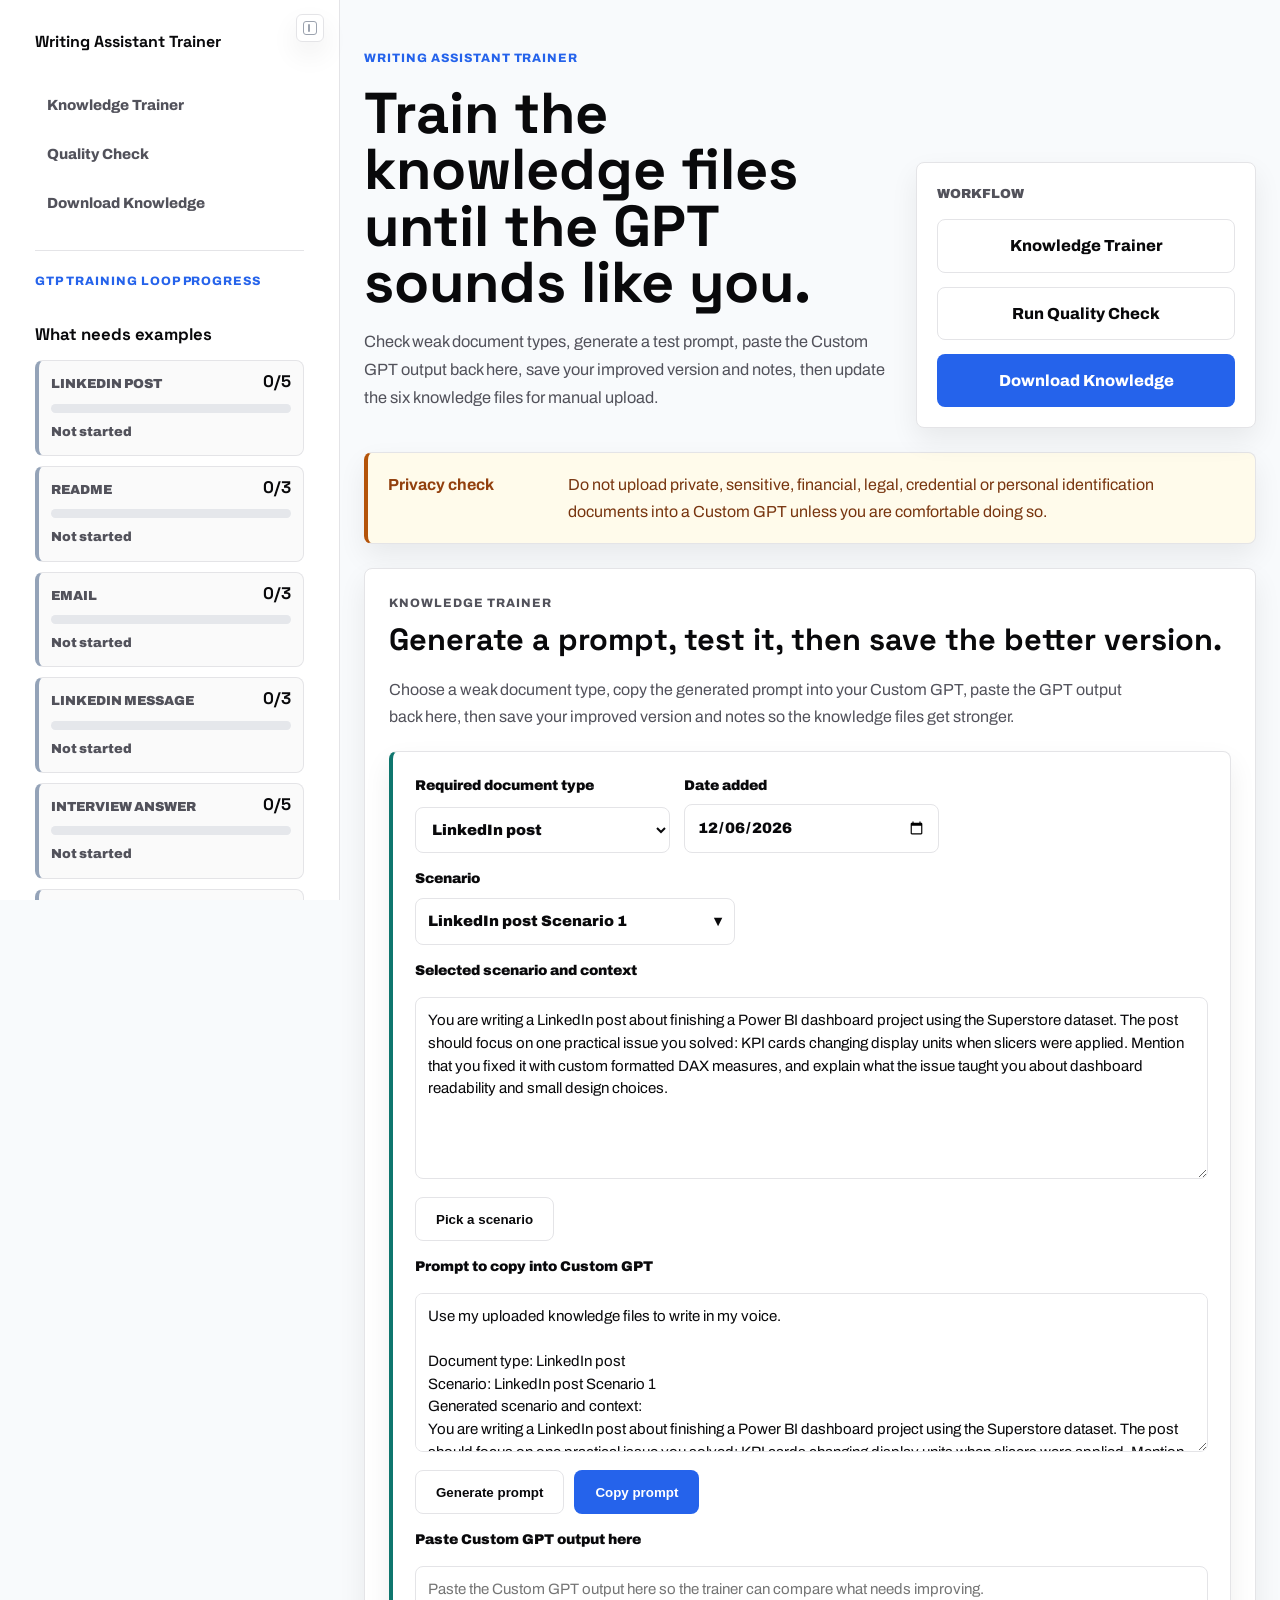
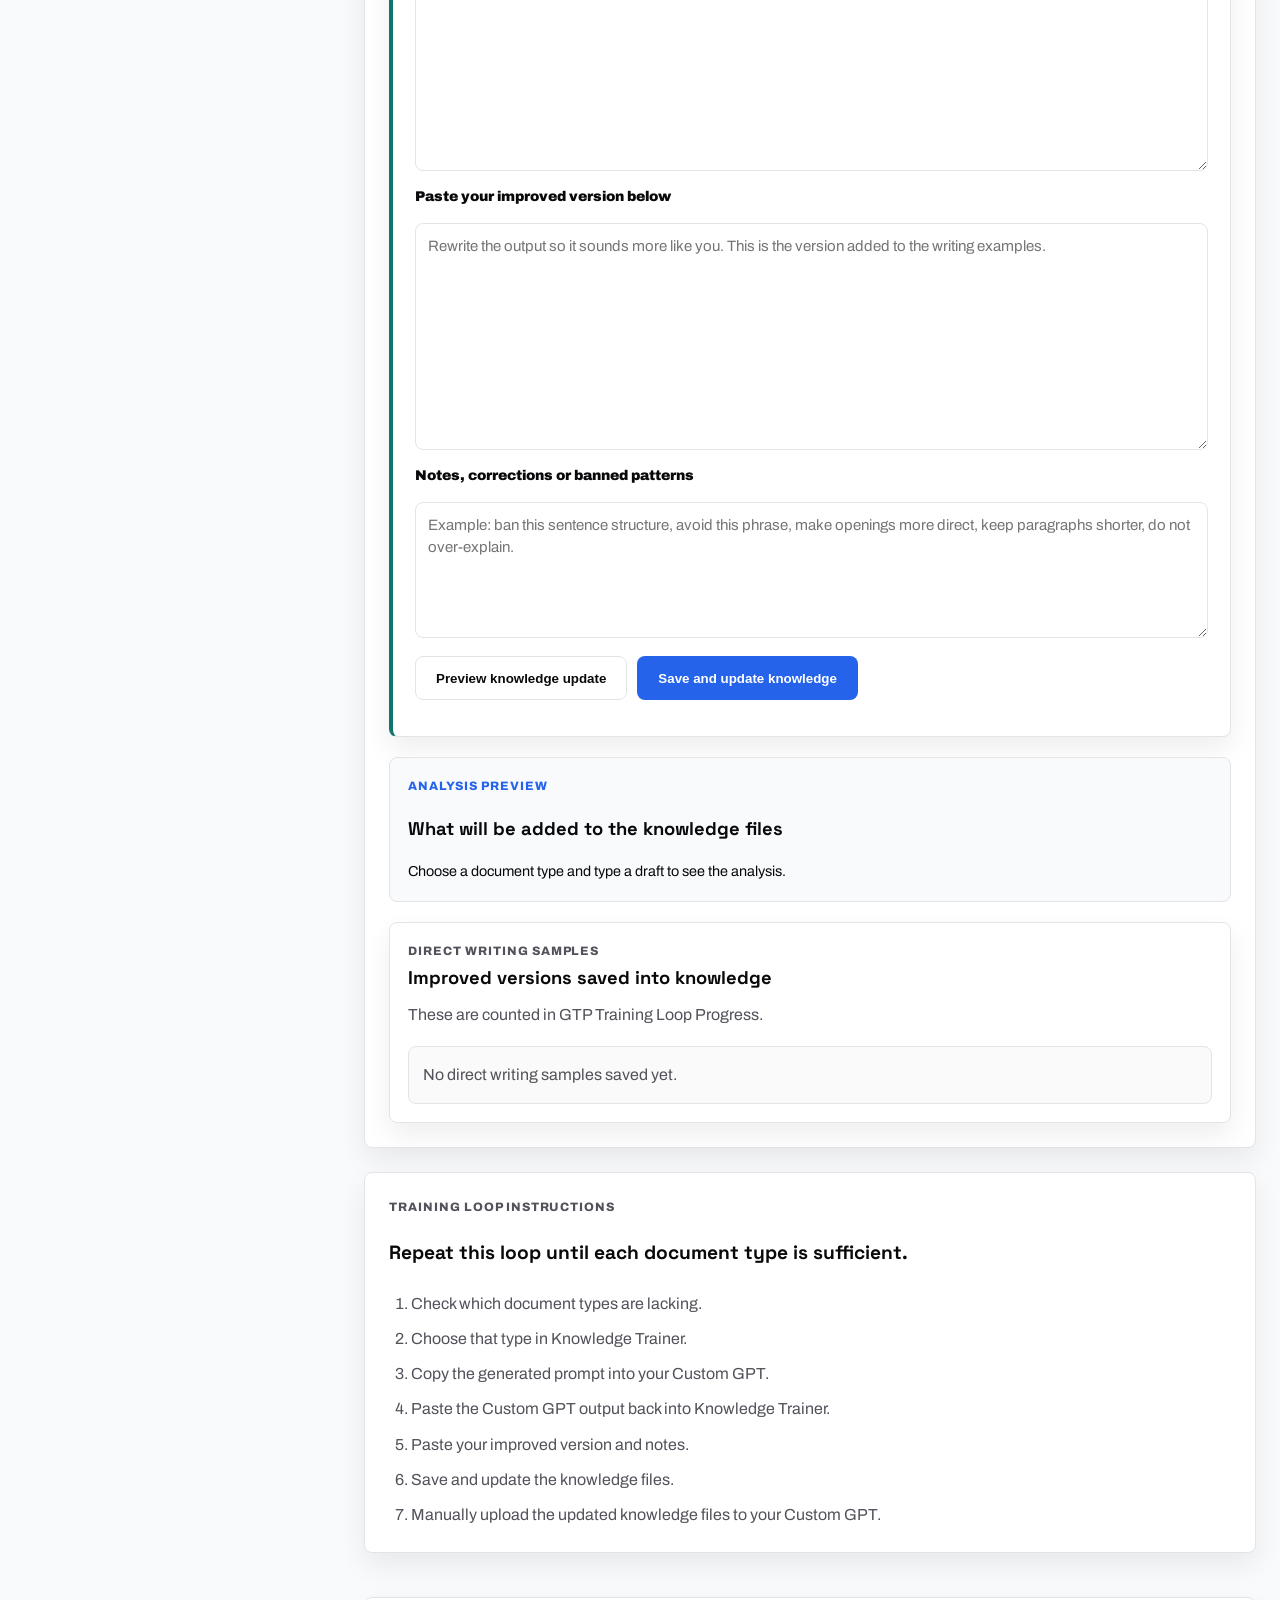
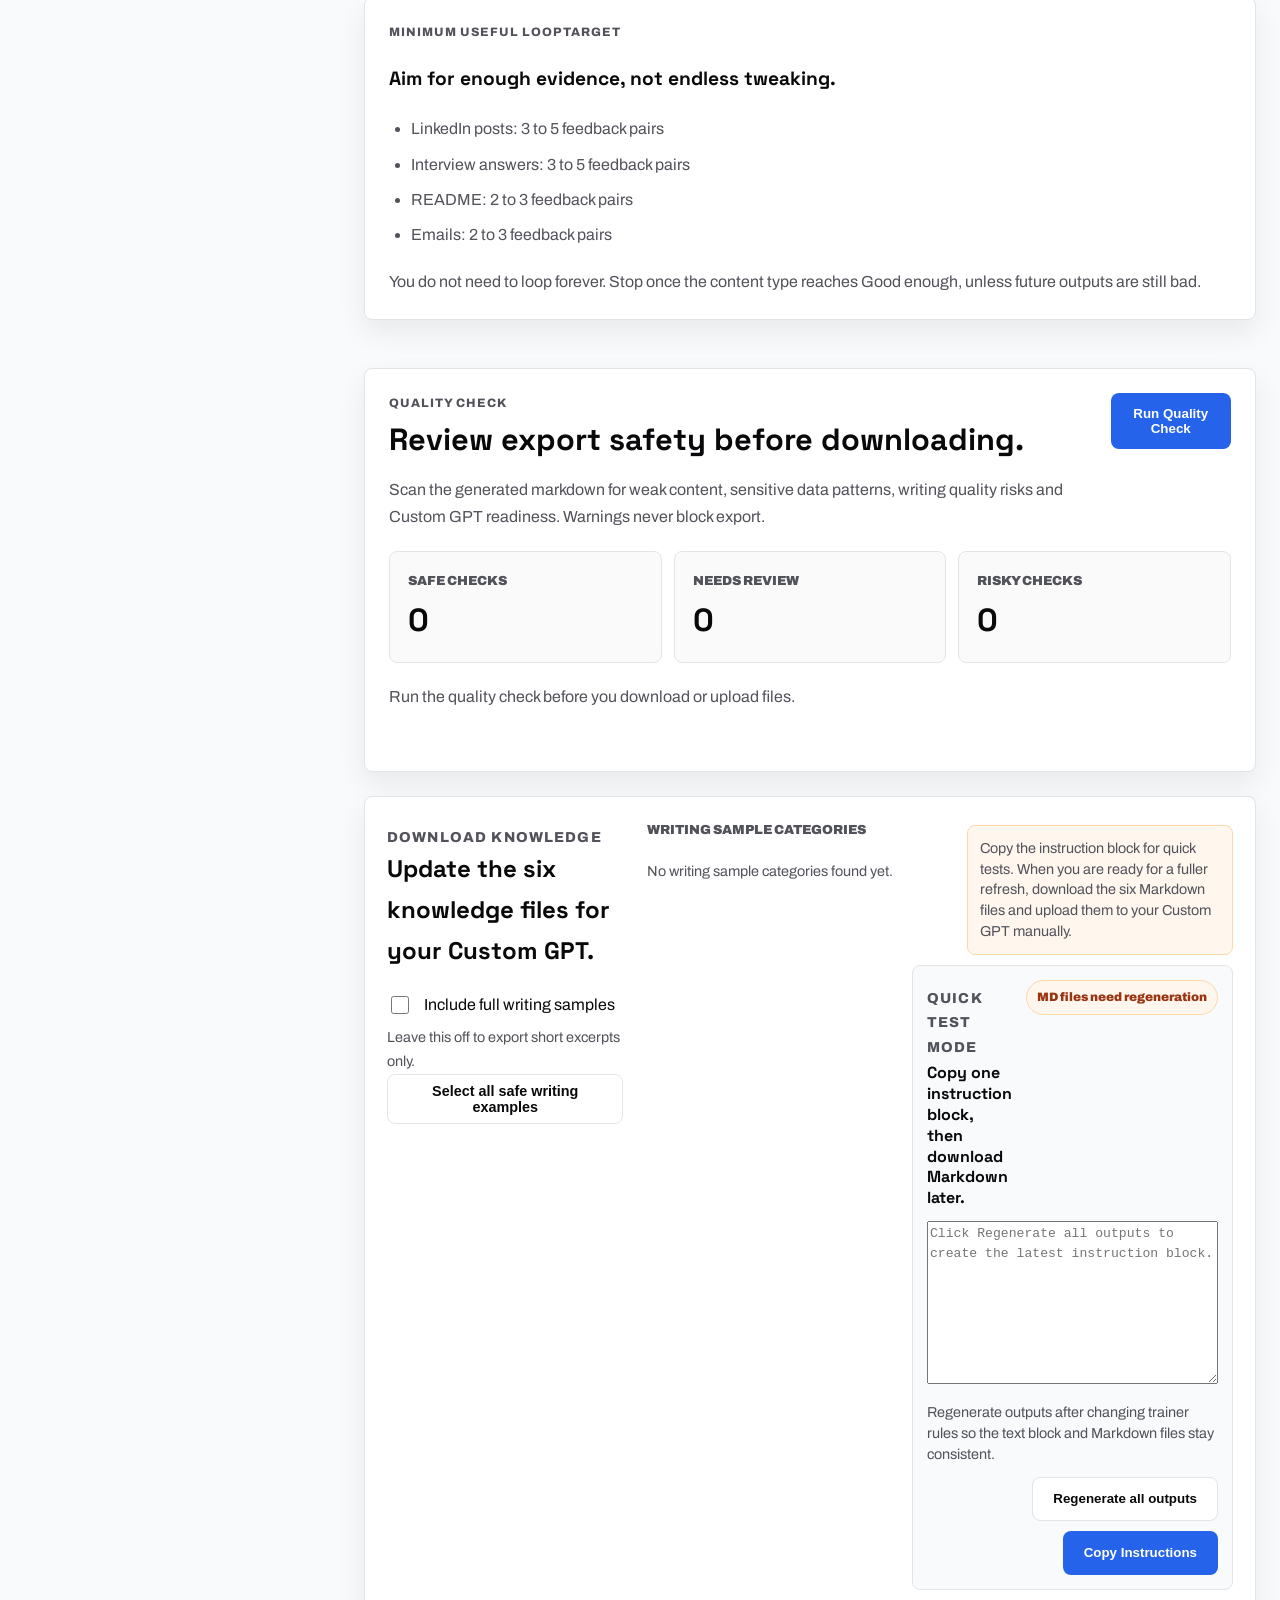
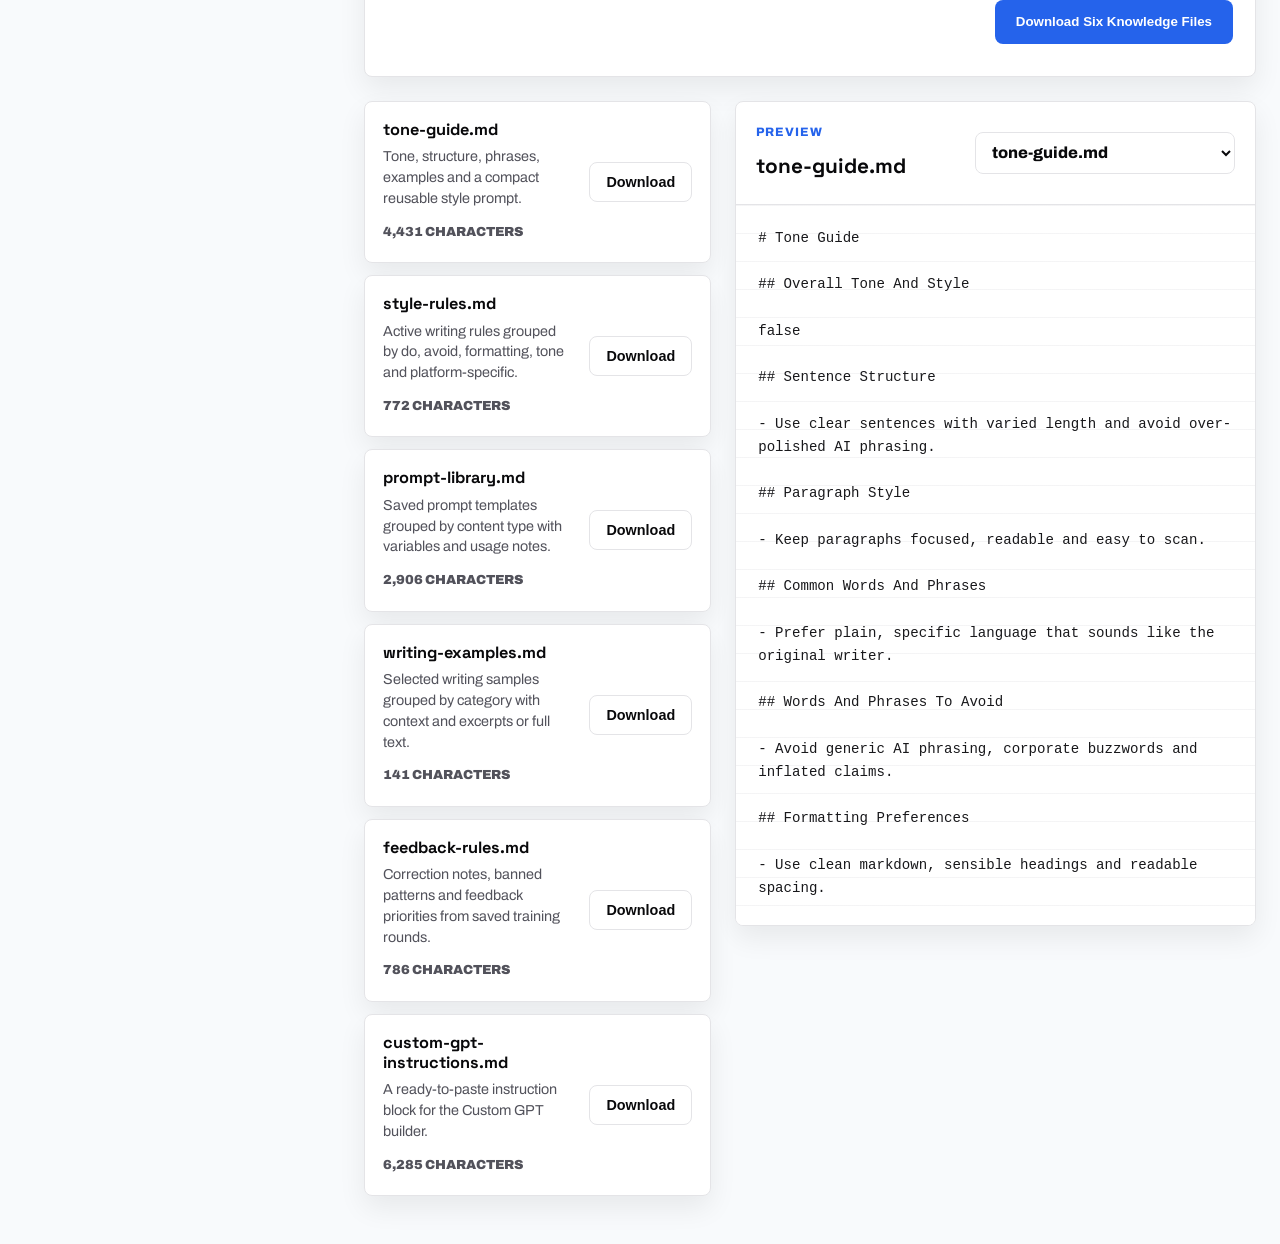
==== commit cb267691: "Refine knowledge export workflow" ====
--- a/custom-gpt-export.html
+++ b/custom-gpt-export.html
@@ -27,7 +27,6 @@
         <a class="logo" href="custom-gpt-export.html" aria-label="Writing Assistant Trainer home">Writing Assistant Trainer</a>
           <nav>
             <a href="#required-document-trainer">Knowledge Trainer</a>
-            <a href="#gpt-training-loop">GTP Training Loop Progress</a>
             <a href="#quality-check">Quality Check</a>
             <a href="#download-knowledge">Download Knowledge</a>
           </nav>
@@ -53,7 +52,6 @@
           <div class="quick-actions" aria-label="Dashboard quick actions">
             <span>Workflow</span>
             <a class="button secondary" href="#required-document-trainer">Knowledge Trainer</a>
-            <a class="button secondary" href="#gpt-training-loop">GTP Training Loop Progress</a>
             <a class="button secondary" href="#quality-check">Run Quality Check</a>
             <a class="button primary" href="#download-knowledge">Download Knowledge</a>
           </div>
@@ -77,7 +75,6 @@
                 back here, then save your improved version and notes so the knowledge files get stronger.
               </p>
             </div>
-            <a class="button secondary" href="#download-knowledge">Update knowledge after saving</a>
           </div>
 
           <form class="feedback-form document-trainer-form" id="document-trainer-form">
@@ -347,27 +344,7 @@
           </section>
         </section>
 
-        <section class="training-loop-panel" id="gpt-training-loop" aria-labelledby="training-loop-title">
-          <div class="feedback-heading">
-            <div>
-              <p class="eyebrow">GTP Training Loop Progress</p>
-              <h2 id="training-loop-title">Track enough examples without over-training.</h2>
-              <p>
-                Monitor feedback pairs by content type, see where the writing system is strong enough, and choose the
-                next useful test.
-              </p>
-            </div>
-            <a class="button secondary" href="#download-knowledge">Download Knowledge</a>
-          </div>
-
-          <div class="training-progress-grid" id="training-progress-grid" aria-label="Training loop progress"></div>
-
-          <article class="next-action-panel" aria-labelledby="next-action-title">
-            <p class="eyebrow">Next best action</p>
-            <h3 id="next-action-title">What to test next</h3>
-            <p id="next-best-action">Save feedback pairs to unlock training guidance.</p>
-          </article>
-
+        <section class="training-loop-panel" id="gpt-training-loop" aria-label="Training loop guidance">
           <section class="training-instructions-panel" aria-labelledby="training-instructions-title">
             <p class="eyebrow">Training Loop Instructions</p>
             <h3 id="training-instructions-title">Repeat this loop until each document type is sufficient.</h3>
@@ -550,13 +527,33 @@
           </div>
           <div class="toolbar-actions">
             <p class="export-safety-reminder">
-              To auto-update local files, click Connect Knowledge Folder and choose a local folder for the six
-              markdown knowledge files. After each saved improvement, upload the updated files from that folder to
-              your Custom GPT manually.
+              Copy the instruction block for quick tests. When you are ready for a fuller refresh, download the six
+              Markdown files and upload them to your Custom GPT manually.
             </p>
-            <button class="button secondary" id="connect-knowledge-folder" type="button">Connect Knowledge Folder</button>
+            <article class="instruction-sync-panel" aria-labelledby="instruction-sync-title">
+              <div class="instruction-sync-heading">
+                <div>
+                  <p class="eyebrow">Quick Test Mode</p>
+                  <h3 id="instruction-sync-title">Copy one instruction block, then download Markdown later.</h3>
+                </div>
+                <span class="sync-pill" id="export-sync-status">MD files need regeneration</span>
+              </div>
+              <textarea
+                id="instruction-block-preview"
+                rows="8"
+                readonly
+                aria-label="Generated instruction text block"
+                placeholder="Click Regenerate all outputs to create the latest instruction block."
+              ></textarea>
+              <p class="markdown-update-reminder" id="markdown-update-reminder" role="status" aria-live="polite">
+                Regenerate outputs after changing trainer rules so the text block and Markdown files stay consistent.
+              </p>
+              <div class="instruction-actions">
+                <button class="button secondary" id="regenerate-outputs" type="button">Regenerate all outputs</button>
+                <button class="button primary" id="copy-instructions" type="button">Copy Instructions</button>
+              </div>
+            </article>
             <button class="button primary" id="download-all" type="button">Download Six Knowledge Files</button>
-            <button class="button secondary retired-action" id="copy-instructions" type="button">Copy Custom GPT Instructions</button>
             <span class="copy-status inline-status" id="export-status" role="status" aria-live="polite"></span>
           </div>
         </section>
@@ -623,10 +620,11 @@
                 <li>style-rules.md</li>
                 <li>prompt-library.md</li>
                 <li>writing-examples.md</li>
+                <li>feedback-rules.md</li>
               </ul>
               <p>
-                Optional: custom-gpt-setup-checklist.md. This checklist is mainly for you and is not essential for
-                the GPT.
+                Keep any setup checklist as a local note. The GPT knowledge upload should stay focused on the
+                generated Markdown knowledge files.
               </p>
             </article>
 
--- a/style.css
+++ b/style.css
@@ -1223,7 +1223,6 @@
   padding: 24px;
 }
 
-.training-loop-panel,
 .job-rules-panel,
 .job-prompt-builder,
 .rule-priority-note,
@@ -1333,6 +1332,12 @@
   color: var(--muted);
 }
 
+.training-loop-panel {
+  display: grid;
+  gap: 20px;
+  margin-bottom: 24px;
+}
+
 .document-trainer-form {
   border-left: 4px solid var(--accent-warm);
 }
@@ -2172,6 +2177,74 @@
   flex-wrap: wrap;
   justify-content: flex-end;
   gap: 10px;
+}
+
+.instruction-sync-panel {
+  flex-basis: 100%;
+  display: grid;
+  gap: 12px;
+  padding: 14px;
+  background: #f8fafc;
+  border: 1px solid var(--line);
+  border-radius: var(--radius);
+}
+
+.instruction-sync-heading {
+  display: flex;
+  align-items: start;
+  justify-content: space-between;
+  gap: 14px;
+}
+
+.instruction-sync-heading h3 {
+  margin: 4px 0 0;
+  font-family: var(--font-display);
+  font-size: 1rem;
+  line-height: 1.3;
+}
+
+.sync-pill {
+  display: inline-flex;
+  align-items: center;
+  min-height: 30px;
+  padding: 6px 10px;
+  border: 1px solid #fed7aa;
+  border-radius: 999px;
+  background: #fff7ed;
+  color: #9a3412;
+  font-size: 0.76rem;
+  font-weight: 900;
+  text-align: center;
+  white-space: nowrap;
+}
+
+.sync-pill[data-state="ready"] {
+  border-color: #bbf7d0;
+  background: #f0fdf4;
+  color: #166534;
+}
+
+#instruction-block-preview {
+  width: 100%;
+  min-height: 150px;
+  resize: vertical;
+  font-family: "SFMono-Regular", Consolas, "Liberation Mono", monospace;
+  font-size: 0.82rem;
+  line-height: 1.5;
+}
+
+.markdown-update-reminder {
+  margin: 0;
+  color: var(--muted);
+  font-size: 0.86rem;
+  line-height: 1.45;
+}
+
+.instruction-actions {
+  display: flex;
+  flex-wrap: wrap;
+  gap: 10px;
+  justify-content: flex-end;
 }
 
 .export-safety-reminder {
